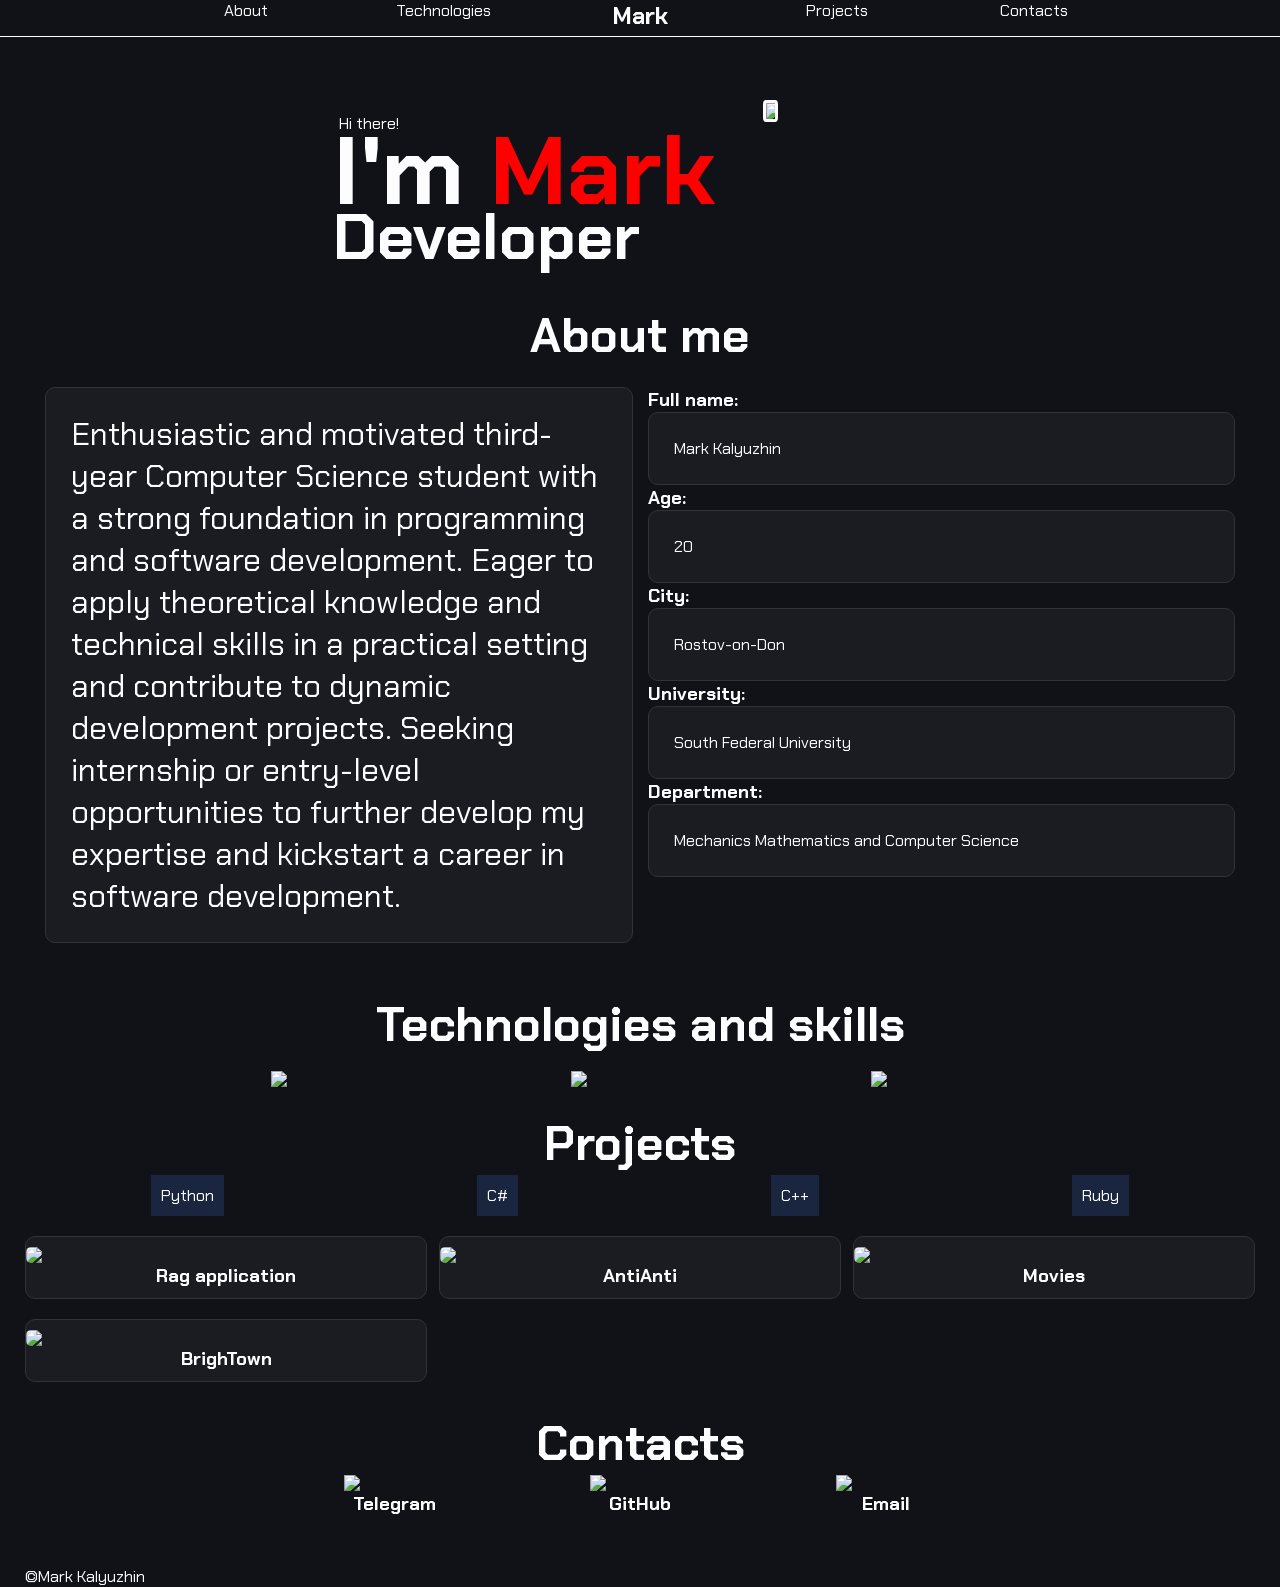
==== index.html @ 7aadb239 "Add styles and final html" ====
<!DOCTYPE html>
<html lang="en">
<head>
    <meta charset="UTF-8">
    <meta name="viewport" content="width=device-width, initial-scale=1.0">
    <link rel="stylesheet" href="assets/styles.css">
    <link rel="preconnect" href="https://fonts.googleapis.com">
<link rel="preconnect" href="https://fonts.gstatic.com" crossorigin>
<link href="https://fonts.googleapis.com/css2?family=Chakra+Petch:ital,wght@0,300;0,400;0,500;0,600;0,700;1,300;1,400;1,500;1,600;1,700&display=swap" rel="stylesheet">
    <title>Mark</title>
</head>
<body>
    <header class="header">
        <div class="container">
            <nav class="navbar">
                <ul class="navbar-list">
                    <li class="navbar-item">
                        <a href="#about">
                            About
                        </a>
                    </li>
                    <li class="navbar-item">
                        <a href="#technologies">
                            Technologies
                        </a>
                    </li>
                    <li class="navbar-item middle">
                        <a href="#">
                            Mark
                        </a>
                    </li>
                    <li class="navbar-item">
                        <a href="#projects">
                            Projects
                        </a>
                    </li>
                    <li class="navbar-item">
                        <a href="#contacts">
                            Contacts
                        </a>
                    </li>
                </ul>
            </nav>
        </div>
    </header>

    <main class="main">
        <div class="container">
            <section class="hero">
                <div class="left">
                    <h1>I'm <span>Mark</span></h1>
                    <h2>Developer</h2>
                </div>
                <div class="right">
                    <p class="hero-img">
                        <img src="#">
                    </p>
                </div>
            </section>

            <section id="about" class="about">
                <h2>About me</h2>
                <div class="about-container">
                    <p class="about-left">
                        Enthusiastic and motivated third-year Computer Science student with a strong foundation in programming and software development. Eager to apply theoretical knowledge and technical skills in a practical setting and contribute to dynamic development projects. 
                        Seeking internship or entry-level opportunities to further develop my expertise and kickstart a career in software development.
                    </p>
                    <ul>
                        <li>
                            <h3>
                                Full name:
                            </h3>
                            <p>Mark Kalyuzhin</p>
                        </li>
                        <li>
                            <h3>
                                Age:
                            </h3>
                            <p>20</p>
                        </li>
                        <li>
                            <h3>
                                City:
                            </h3>
                            <p>Rostov-on-Don</p>
                        </li>
                        <li>
                            <h3>
                                University:
                            </h3>
                            <p>South Federal University</p>
                        </li>
                        <li>
                            <h3>
                                Department:
                            </h3>
                            <p>
                                Mechanics Mathematics and Computer Science
                            </p>
                        </li>
                    </ul>
                </div>
            </section>

            <section id="technologies" class="technologies">
                <h2>Technologies and skills</h2>
                <div class="technologies-container">
                    <ul class="technologies-list">
                        <li class="technologies-item">
                            <img src="#">
                        </li>
                        <li class="technologies-item">
                            <img src="#">
                        </li>
                        <li class="technologies-item">
                            <img src="#">
                        </li>
                        <li class="technologies-item">
                            <img src="#">
                        </li>
                        <li class="technologies-item">
                            <img src="#">
                        </li>
                        <li class="technologies-item">
                            <img src="#">
                        </li>
                        <li class="technologies-item">
                            <img src="#">
                        </li>
                        <li class="technologies-item">
                            <img src="#">
                        </li>
                        <li class="technologies-item">
                            <img src="#">
                        </li>
                        <li class="technologies-item">
                            <img src="#">
                        </li>
                    </ul>
                </div>
            </section>

            <section id="projects" class="projects">
                <h2>Projects</h2>
                <ul class="buttons">
                    <li class="buttons-item">
                        <button>Python</button>
                    </li>
                    <li class="buttons-item">
                        <button>C#</button>
                    </li>
                    <li class="buttons-item">
                        <button>C++</button>
                    </li>
                    <li class="buttons-item">
                        <button>Ruby</button>
                    </li>
                </ul>
                <div class="projects-container">
                    <div class="projects-item python">
                            <a href="https://github.com/kalyuzhin/rag-application">
                                <img src="#">
                                <h3>Rag application</h3>
                            </a>
                        </div>
                        <div class="projects-item python">
                            <a href="https://github.com/kalyuzhin/AntiAnti">
                                <img src="#">
                                <h3>AntiAnti</h3>
                            </a>
                        </div>
                        <div class="projects-item python">
                            <a href="https://github.com/kalyuzhin/Movies">
                                <img src="#">
                                <h3>Movies</h3>
                            </a>
                        </div>
                        <div class="projects-item csharp">
                            <a href="https://github.com/kalyuzhin/BrighTown">
                                <img src="#">
                                <h3>BrighTown</h3>
                            </a>
                        </div>
                </div>
            </section>

            <section id="contacts" class="contacts">
                <h2>Contacts</h2>
                <ul class="contacts-list">
                    <li class="contacts-item">
                        <a href="">
                            <img src="#">
                            <h3>Telegram</h3>
                        </a>
                    </li>
                    <li class="contacts-item">
                        <a href="https://github.com/kalyuzhin">
                            <img src="#">
                            <h3>GitHub</h3>
                        </a>
                    </li>
                    <li class="contacts-item">
                        <a href="">
                            <img src="#">
                            <h3>Email</h3>
                        </a>
                    </li>
                </ul>
            </section>
        </div>
        
    </main>

    <footer class="footer">
        <div class="container">
            <p class="copyright">
                ©Mark Kalyuzhin
            </p>
            <!-- <nav class="footer-navbar">
                <ul class="footer-navbar-list">
                    <li class="footer-navbar-item">
                        About
                    </li>
                    <li class="footer-navbar-item">
                        Technologies
                    </li>
                    <li class="footer-navbar-item">
                        About
                    </li>
                </ul>
            </nav> -->
        </div>
    </footer>

    <script src="scripts/script.js"></script>
</body>
</html>
---- assets/styles.css ----
body, h1, h2, h3, h4, p, a, ul, li {
    margin: 0;
    padding: 0;
    text-decoration: none;
    list-style: none;
    color: #fdfdff;
}

html {
    background: rgb(16,18,23);
    scroll-behavior: smooth;
}

body {
    font-size: 16px;
    background: rgb(16,18,23);
    font-family: "Chakra Petch", sans-serif;
}

.container {
    margin-inline: auto;
    margin: auto;
    padding: 0 25px;
}

img {
    display: block;
}

button {
    font-family: "Chakra Petch", sans-serif;
    font-size: 16px;
    background: rgb(26,38,63);
    color: #fdfdff;
    border: none;
    padding: 10px;
}

.hidden {
    display: none;
}

a:hover {
    color: #777;
}

.middle a:hover {
    color:red;
}

/* Header */

.header {
    position:fixed;
    z-index: 1000;
    background-color: rgb(16,18,23);
    width: 100%;
    border-bottom: 1px solid #fdfdff;
    /* margin-bottom: 25px; */
    top: 0;
    left: 0;
}

.navbar {
    width: 80%;
    margin: 0 auto;
    margin-bottom: 5px;
}

.navbar-list {
    display: flex;
    justify-content: space-around;
}

.navbar-item {
    flex: 1;
    text-align: center;
}

.middle {
    font-weight: bold;
    font-size: 24px;
}

/* Main */

.main {
    margin-top: 100px;
}

/* Hero section */

.hero {
    display: flex;
    width: 50%;
    margin: 0 auto;
    margin-bottom: 25px;
}

.hero .left {
    width: 70%;
}

.hero .right {
    /* margin-right: auto; */
    text-align: center;
}

.hero h1 {
    font-size: 96px;
    line-height: 0.5em;
}

.hero h1::before {
    content: "Hi there!";
    font-size: 16px;
    display:block;
    font-weight: normal;
    padding-left: 6px;
}

.hero h1 span {
    color: red;
}

.hero h2 {
    font-size: 64px;
    text-align: left;
}

.hero-img {
}

.hero-img img {
    width: 40%;
    border-radius: 20%;
    border: 3px solid #fdfdff;
}

/* About section */

h2 {
    font-size: 48px;
    text-align: center;
}


.about {
    margin-bottom: 30px;
}

.about-container {
    display: grid;
    grid-template-columns: repeat(auto-fit, minmax(300px, 1fr));
    margin: 0 auto;
    column-gap: 15px;
    /* border: 1px solid #fdfdff; */
    border-radius: 5px;
    padding: 20px;
}

.about-container p {
    background: rgb(26,28,33);
    padding: 25px;
    border-radius: 10px;
    border: 1px solid #333;
}

.about-left {
    font-size: 32px;
}

.about-container li:nth-child(even){
    color: #999;
}

/* Technologies section */

.technologies {
    margin: 0 auto;
    margin-bottom: 25px;
    width: 60%;
}

.technologies h2{
    margin-bottom: 15px;
}

.technologies-container {
    overflow: hidden;
    white-space: nowrap;
}

.technologies-list {
    display: flex;
    flex-direction: row;
    justify-content: space-between;
    /* overflow-x: auto; */
    gap: 100px;
    animation: scroll 20s linear infinite;
}

.technologies-item {
    flex: 1;
    /* display: inline-block; */
}

.technologies-item img{
    width: 200px;
    height: auto;
}

@keyframes scroll {
    0% { transform: translateX(100%); }
    100% { transform: translateX(-340%); }
}


/* Projects section */

.projects {
    margin: 0 auto;
    width: 100%;
}

.buttons {
    display: flex;
    flex-direction: row;
    justify-content: space-around;
    margin-bottom: 20px;
}

.projects-container {
    display: grid;
    grid-template-columns: repeat(auto-fit, minmax(400px, 1fr));
    column-gap: 12px;
    row-gap: 20px;
    margin: 0 auto;
    margin-bottom: 30px;
}

.projects-item {
    display: flex;
    flex-direction: column;
    justify-content: center;
    align-items: center;
    text-align: center;
    background: rgb(26,28,33);
    padding: 10px;
    border-radius: 10px;
    border: 1px solid #333;
}

.projects-item img {
    width: 400px;
    height: auto;
    border-radius: 5px;
}

/*  Contacts section */

.contacts {
    width: 60%;
    margin: 0 auto;
    margin-bottom: 50px;
}

.contacts-list {
    display: flex;
    flex-direction: row;
    justify-content: space-around;
}

.contacts-item {
    display: flex;
    flex-direction: column;
    text-align: center;
    justify-content: center;
    align-items: center;
}

.contacts-item img {
    width: 100px;
    height: auto;
}

/* Footer */
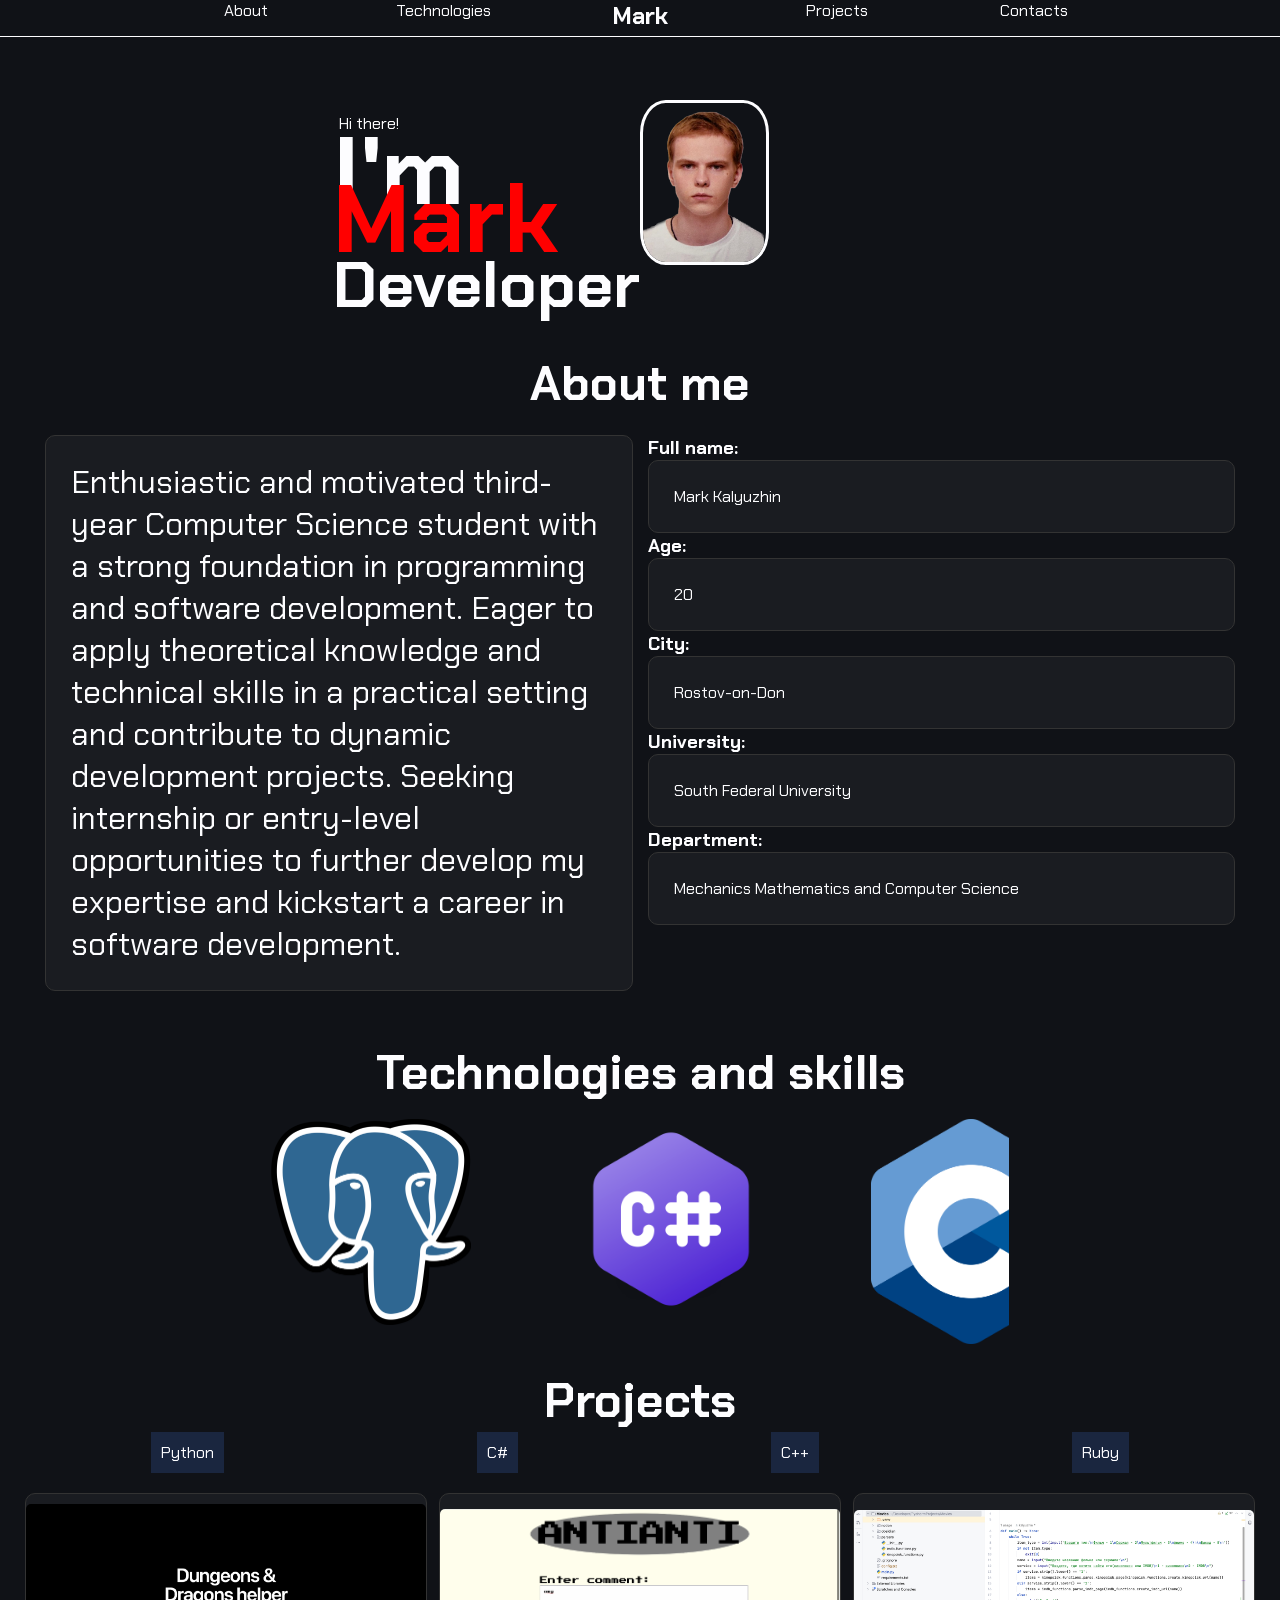
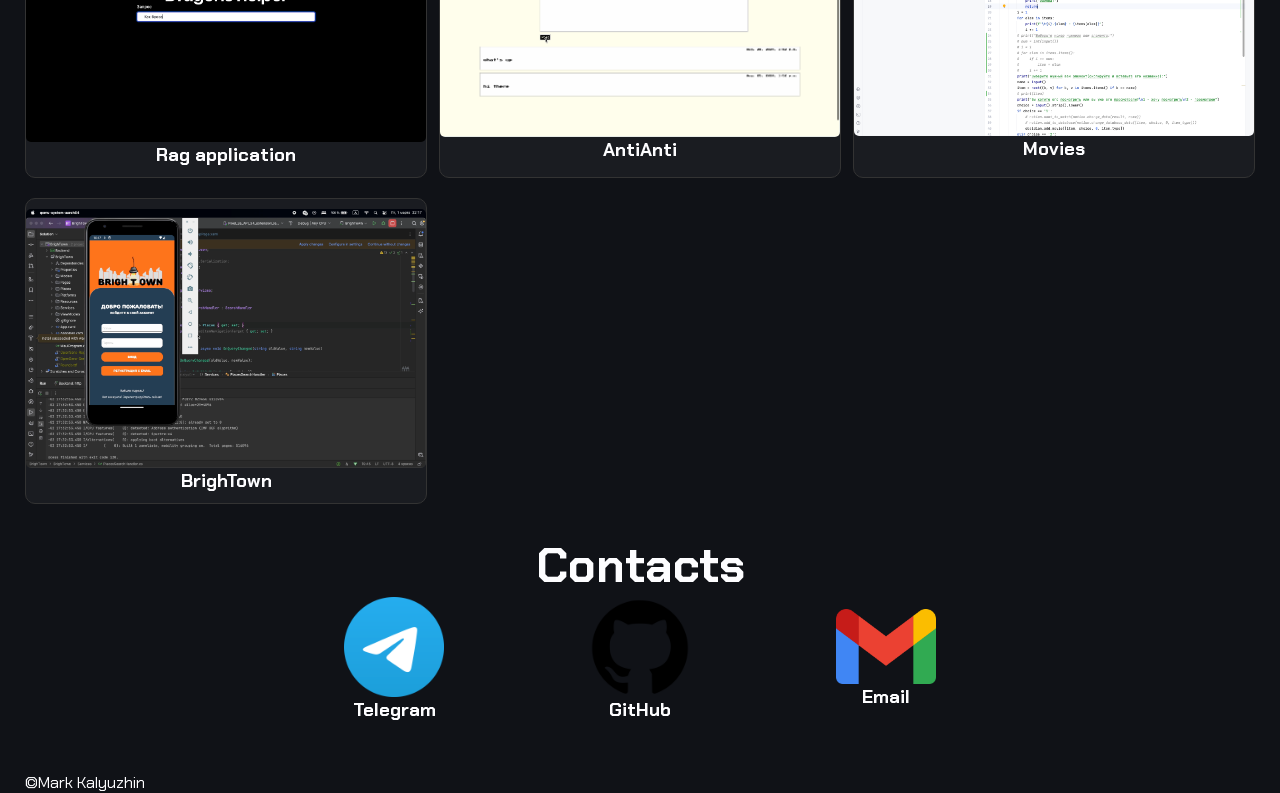
==== commit 0f26309b: "Add images" ====
--- a/index.html
+++ b/index.html
@@ -53,7 +53,7 @@
                 </div>
                 <div class="right">
                     <p class="hero-img">
-                        <img src="#">
+                        <img src="assets/images/me.png">
                     </p>
                 </div>
             </section>
@@ -107,34 +107,34 @@
                 <div class="technologies-container">
                     <ul class="technologies-list">
                         <li class="technologies-item">
-                            <img src="#">
-                        </li>
-                        <li class="technologies-item">
-                            <img src="#">
-                        </li>
-                        <li class="technologies-item">
-                            <img src="#">
-                        </li>
-                        <li class="technologies-item">
-                            <img src="#">
-                        </li>
-                        <li class="technologies-item">
-                            <img src="#">
-                        </li>
-                        <li class="technologies-item">
-                            <img src="#">
-                        </li>
-                        <li class="technologies-item">
-                            <img src="#">
-                        </li>
-                        <li class="technologies-item">
-                            <img src="#">
-                        </li>
-                        <li class="technologies-item">
-                            <img src="#">
-                        </li>
-                        <li class="technologies-item">
-                            <img src="#">
+                            <img src="assets/images/pgsql.svg.png">
+                        </li>
+                        <li class="technologies-item">
+                            <img src="assets/images/csharp.svg.png">
+                        </li>
+                        <li class="technologies-item">
+                            <img src="assets/images/cpp.svg.png">
+                        </li>
+                        <li class="technologies-item">
+                            <img src="assets/images/python.svg.png">
+                        </li>
+                        <li class="technologies-item">
+                            <img src="assets/images/ruby.svg.png">
+                        </li>
+                        <li class="technologies-item">
+                            <img src="assets/images/html.svg.png">
+                        </li>
+                        <li class="technologies-item">
+                            <img src="assets/images/css.svg">
+                        </li>
+                        <li class="technologies-item">
+                            <img src="assets/images/bash.svg.png">
+                        </li>
+                        <li class="technologies-item">
+                            <img src="assets/images/docker.svg.png">
+                        </li>
+                        <li class="technologies-item">
+                            <img src="assets/images/tc.png">
                         </li>
                     </ul>
                 </div>
@@ -159,25 +159,25 @@
                 <div class="projects-container">
                     <div class="projects-item python">
                             <a href="https://github.com/kalyuzhin/rag-application">
-                                <img src="#">
+                                <img src="assets/images/rag.png">
                                 <h3>Rag application</h3>
                             </a>
                         </div>
                         <div class="projects-item python">
                             <a href="https://github.com/kalyuzhin/AntiAnti">
-                                <img src="#">
+                                <img src="assets/images/antianti.png">
                                 <h3>AntiAnti</h3>
                             </a>
                         </div>
                         <div class="projects-item python">
                             <a href="https://github.com/kalyuzhin/Movies">
-                                <img src="#">
+                                <img src="assets/images/movies.png">
                                 <h3>Movies</h3>
                             </a>
                         </div>
                         <div class="projects-item csharp">
                             <a href="https://github.com/kalyuzhin/BrighTown">
-                                <img src="#">
+                                <img src="assets/images/brightown.png">
                                 <h3>BrighTown</h3>
                             </a>
                         </div>
@@ -189,19 +189,19 @@
                 <ul class="contacts-list">
                     <li class="contacts-item">
                         <a href="">
-                            <img src="#">
+                            <img src="assets/images/telegram.svg.png">
                             <h3>Telegram</h3>
                         </a>
                     </li>
                     <li class="contacts-item">
                         <a href="https://github.com/kalyuzhin">
-                            <img src="#">
+                            <img src="assets/images/github.svg.png">
                             <h3>GitHub</h3>
                         </a>
                     </li>
                     <li class="contacts-item">
                         <a href="">
-                            <img src="#">
+                            <img src="assets/images/gmail.svg.png">
                             <h3>Email</h3>
                         </a>
                     </li>
@@ -232,6 +232,6 @@
         </div>
     </footer>
 
-    <script src="scripts/script.js"></script>
+    <script src="src/script.js"></script>
 </body>
 </html>
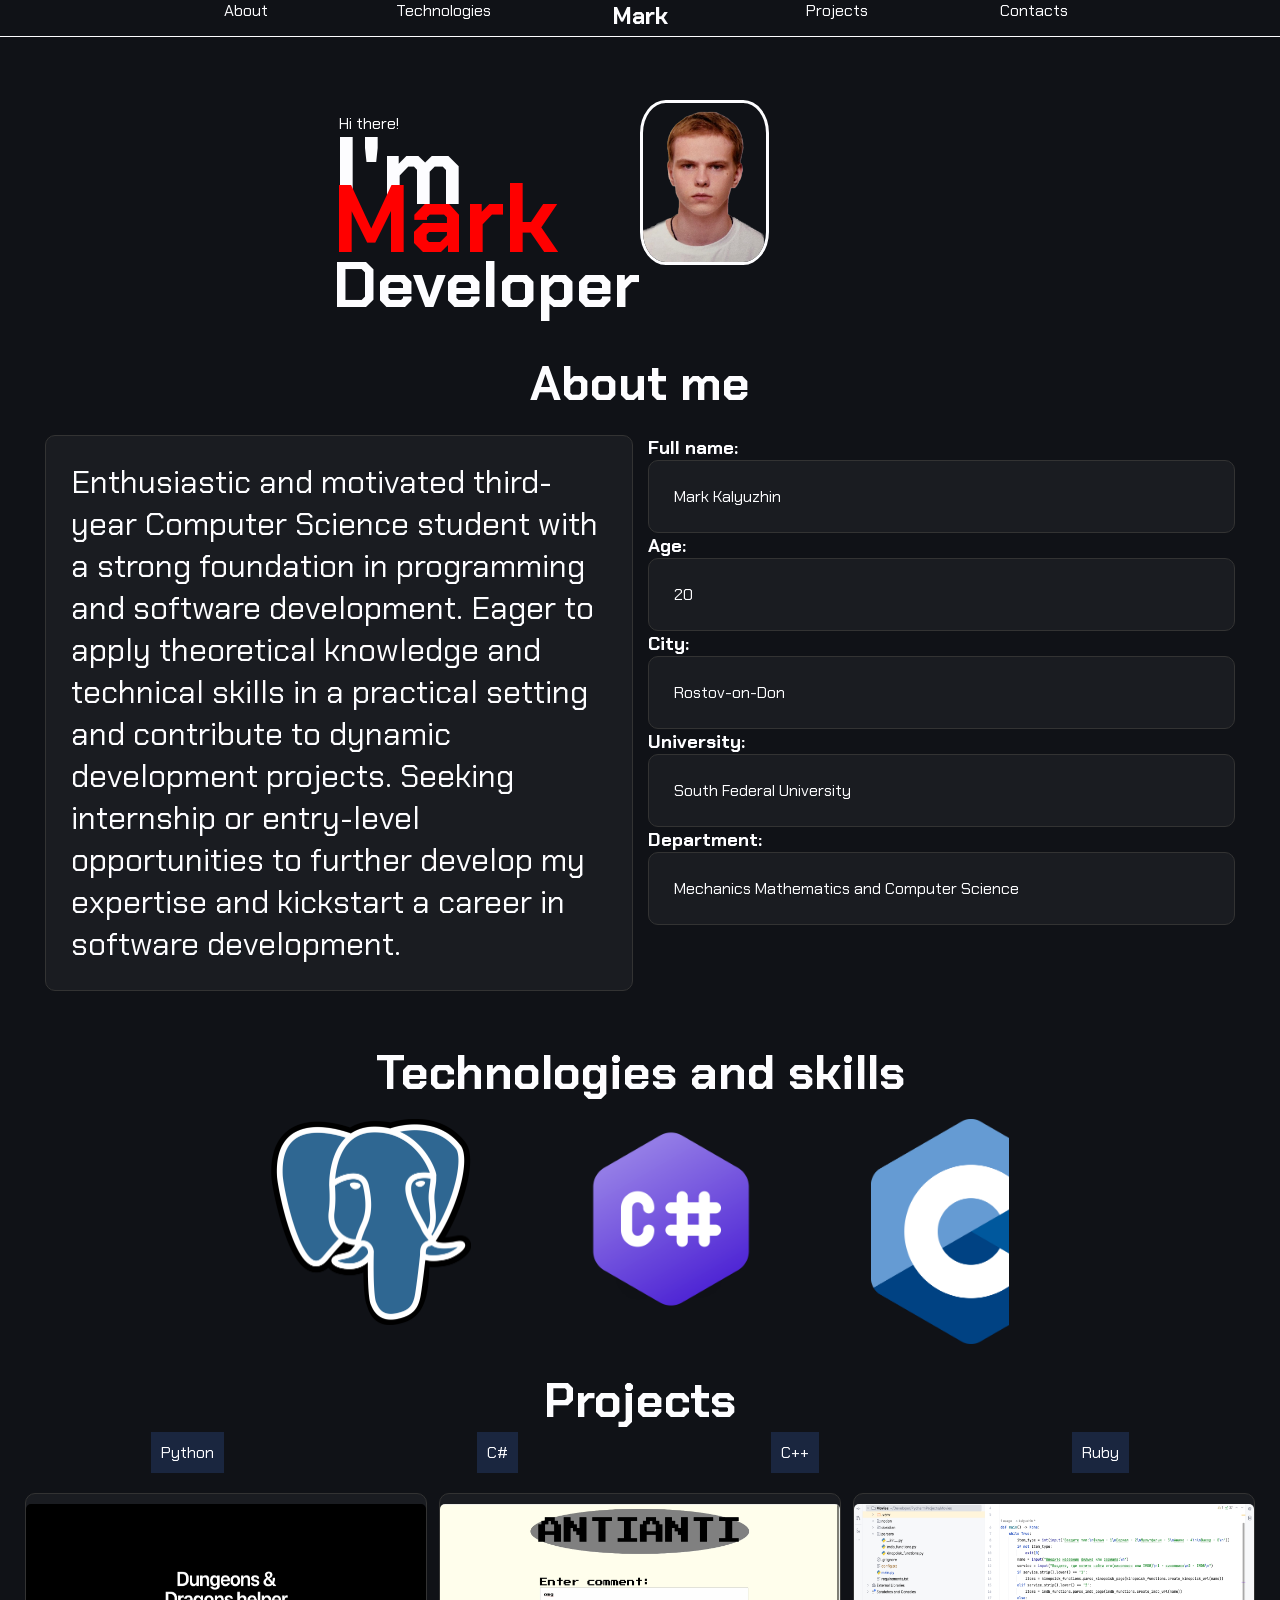
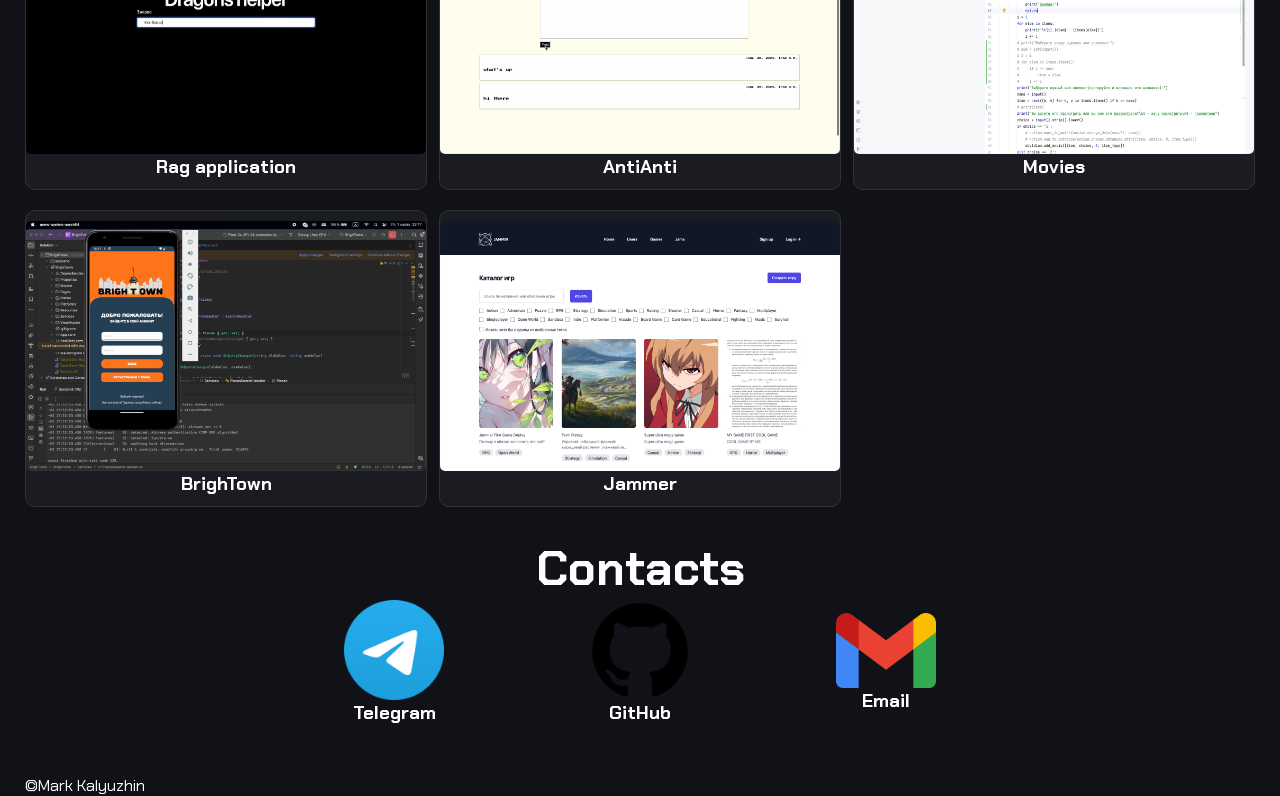
==== commit 7d16d9e9: "Add script" ====
--- a/index.html
+++ b/index.html
@@ -144,16 +144,16 @@
                 <h2>Projects</h2>
                 <ul class="buttons">
                     <li class="buttons-item">
-                        <button>Python</button>
-                    </li>
-                    <li class="buttons-item">
-                        <button>C#</button>
-                    </li>
-                    <li class="buttons-item">
-                        <button>C++</button>
-                    </li>
-                    <li class="buttons-item">
-                        <button>Ruby</button>
+                        <button data-filter="python">Python</button>
+                    </li>
+                    <li class="buttons-item">
+                        <button data-filter="csharp">C#</button>
+                    </li>
+                    <li class="buttons-item">
+                        <button data-filter="cpp">C++</button>
+                    </li>
+                    <li class="buttons-item">
+                        <button data-filter="ruby">Ruby</button>
                     </li>
                 </ul>
                 <div class="projects-container">
@@ -179,6 +179,12 @@
                             <a href="https://github.com/kalyuzhin/BrighTown">
                                 <img src="assets/images/brightown.png">
                                 <h3>BrighTown</h3>
+                            </a>
+                        </div>
+                        <div class="projects-item ruby">
+                            <a href="https://jammer.website">
+                                <img src="assets/images/Jammer.png">
+                                <h3>Jammer</h3>
                             </a>
                         </div>
                 </div>
--- a/assets/styles.css
+++ b/assets/styles.css
@@ -36,12 +36,12 @@
     padding: 10px;
 }
 
-.hidden {
-    display: none;
-}
-
 a:hover {
     color: #777;
+}
+
+button:hover {
+    background: #000;
 }
 
 .middle a:hover {
@@ -253,7 +253,7 @@
 
 .projects-item img {
     width: 400px;
-    height: auto;
+    height: 250px;
     border-radius: 5px;
 }
 
@@ -286,3 +286,7 @@
 
 /* Footer */
 
+
+.hidden {
+    display: none;
+}
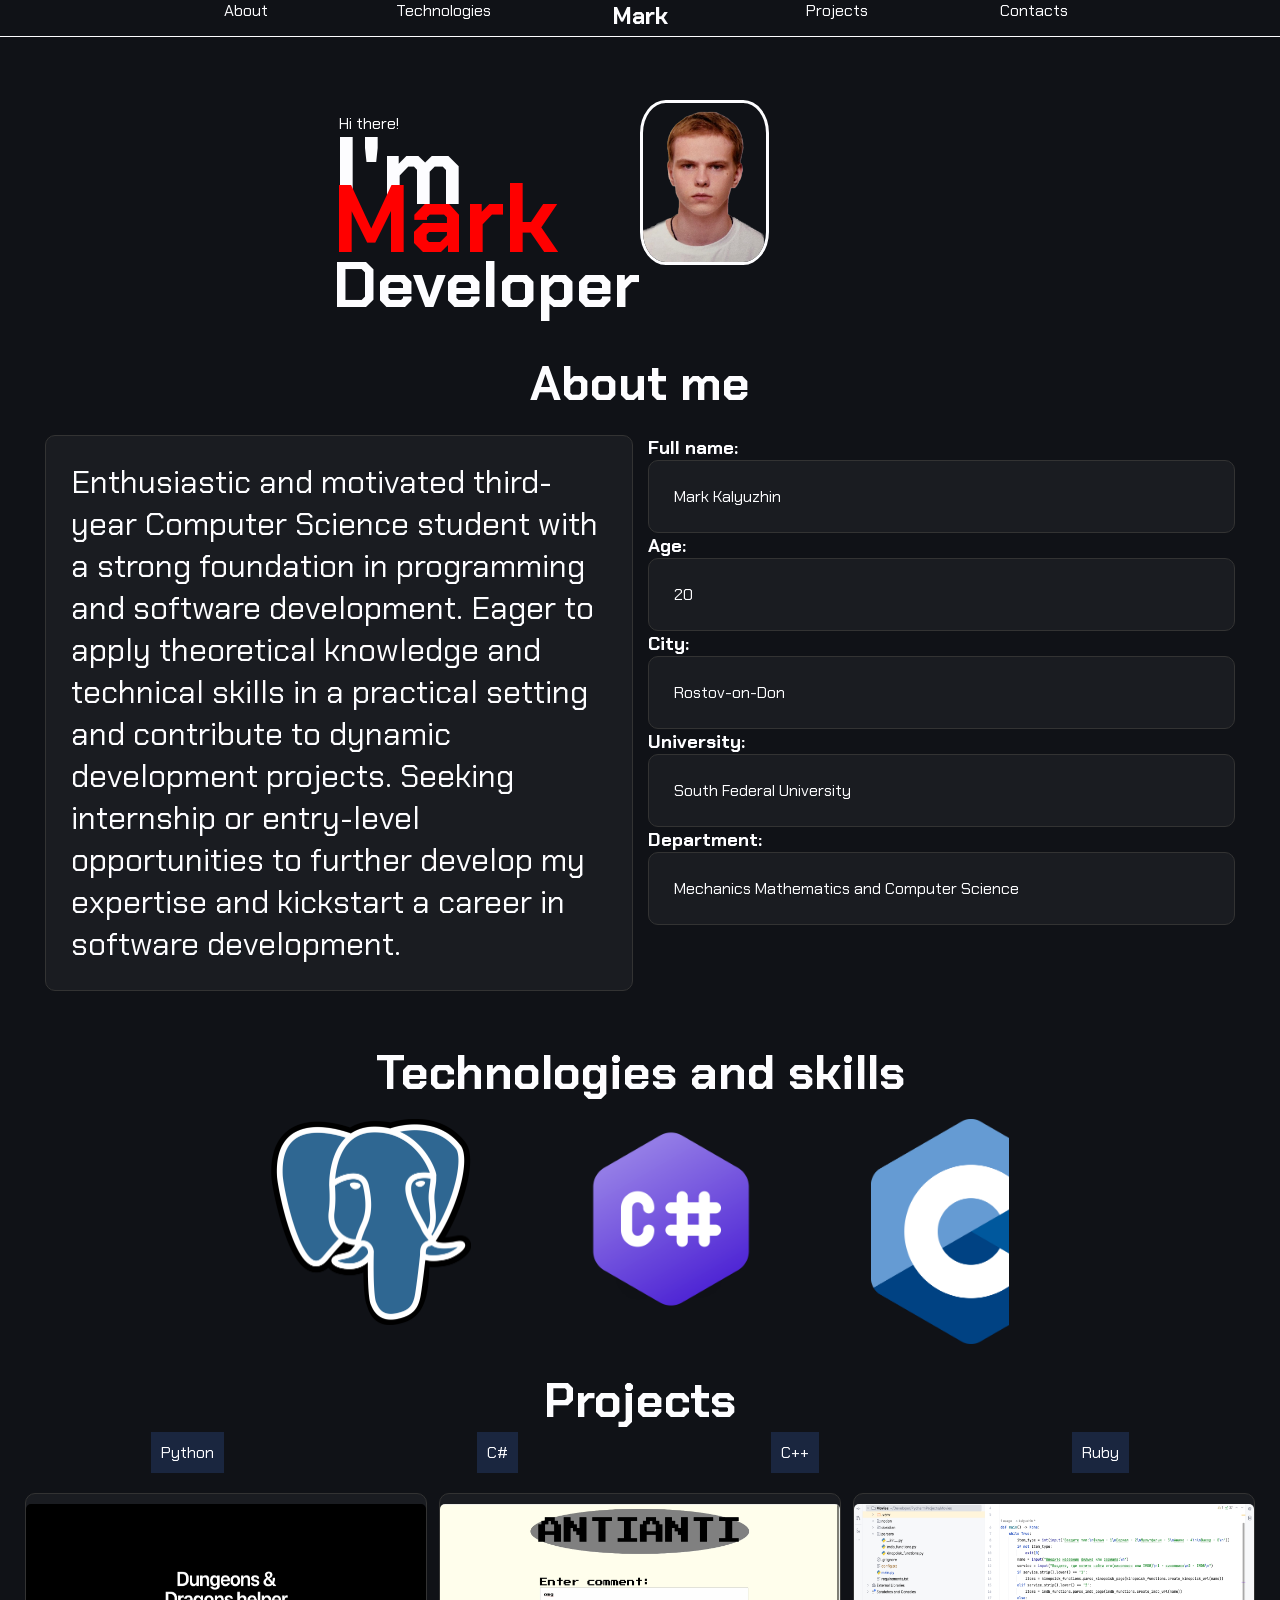
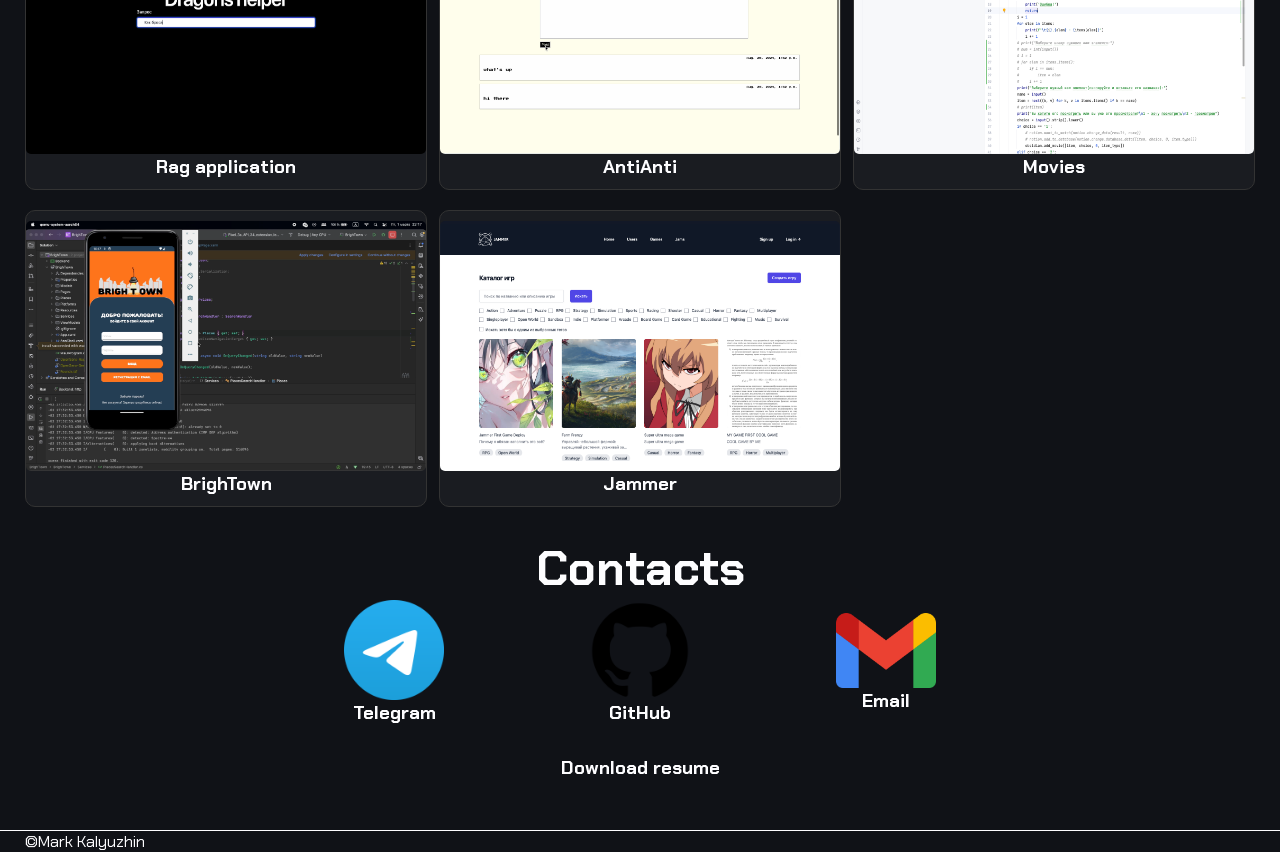
==== commit e6ee54d5: "Add resume" ====
--- a/index.html
+++ b/index.html
@@ -194,7 +194,7 @@
                 <h2>Contacts</h2>
                 <ul class="contacts-list">
                     <li class="contacts-item">
-                        <a href="">
+                        <a href="https://t.me/etozhemark">
                             <img src="assets/images/telegram.svg.png">
                             <h3>Telegram</h3>
                         </a>
@@ -212,6 +212,11 @@
                         </a>
                     </li>
                 </ul>
+                <h3>
+                    <a href="assets/Resume.pdf" download="Resume.pdf">
+                        Download resume
+                    </a>
+                </h3>
             </section>
         </div>
         
@@ -222,19 +227,6 @@
             <p class="copyright">
                 ©Mark Kalyuzhin
             </p>
-            <!-- <nav class="footer-navbar">
-                <ul class="footer-navbar-list">
-                    <li class="footer-navbar-item">
-                        About
-                    </li>
-                    <li class="footer-navbar-item">
-                        Technologies
-                    </li>
-                    <li class="footer-navbar-item">
-                        About
-                    </li>
-                </ul>
-            </nav> -->
         </div>
     </footer>
 
--- a/assets/styles.css
+++ b/assets/styles.css
@@ -269,6 +269,7 @@
     display: flex;
     flex-direction: row;
     justify-content: space-around;
+    margin-bottom: 30px;
 }
 
 .contacts-item {
@@ -284,8 +285,15 @@
     height: auto;
 }
 
+.contacts h3 {
+    text-align: center;
+}
+
 /* Footer */
 
+.footer {
+    border-top: #fdfdff solid 1px;
+}
 
 .hidden {
     display: none;
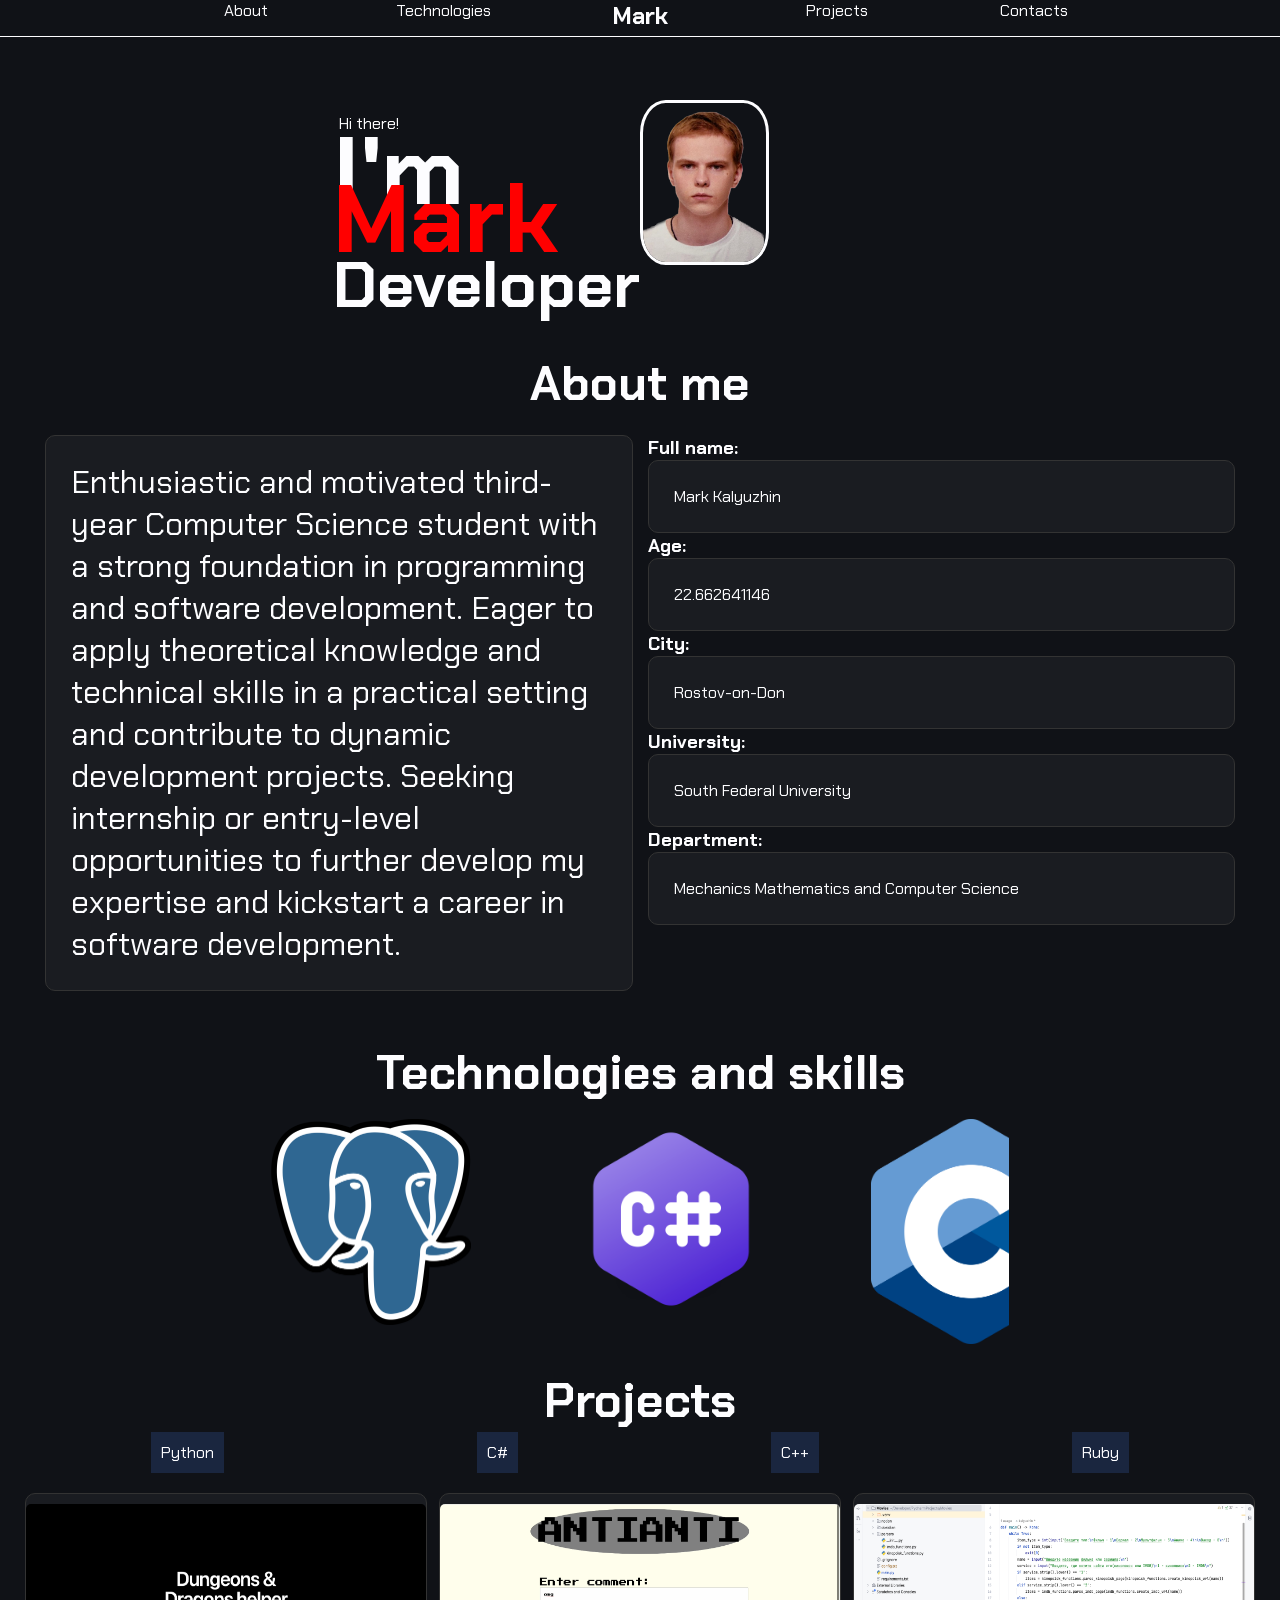
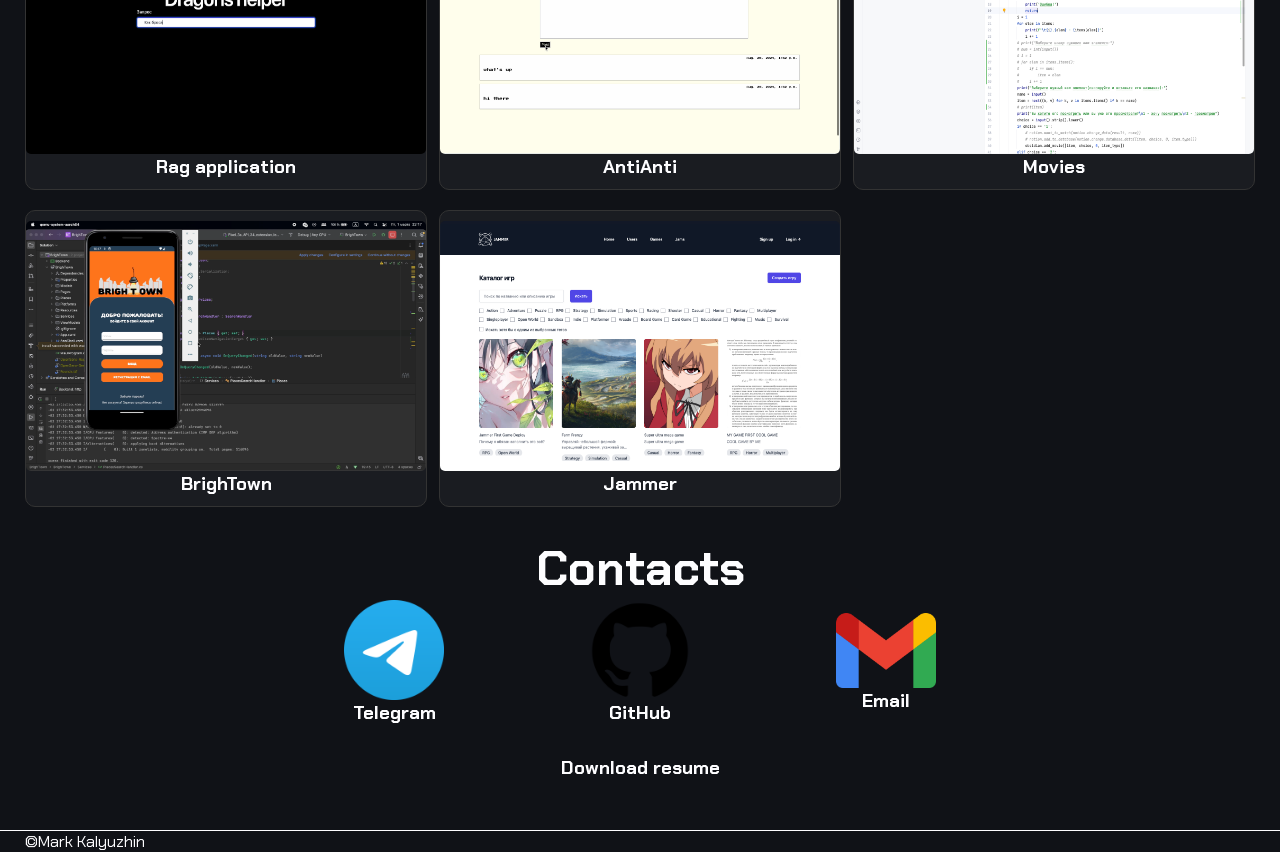
==== commit 189f138b: "Add updateAge function" ====
--- a/index.html
+++ b/index.html
@@ -76,7 +76,7 @@
                             <h3>
                                 Age:
                             </h3>
-                            <p>20</p>
+                            <p id="age">20</p>
                         </li>
                         <li>
                             <h3>
--- a/assets/styles.css
+++ b/assets/styles.css
@@ -15,6 +15,12 @@
     font-size: 16px;
     background: rgb(16,18,23);
     font-family: "Chakra Petch", sans-serif;
+}
+
+@media (max-width: 784px){
+    body {
+        font-size: 14px;
+    }
 }
 
 .container {
@@ -82,16 +88,29 @@
     font-size: 24px;
 }
 
+@media (max-width: 784px) {
+    .header {
+        display: none;
+    }
+}
+
 /* Main */
 
 .main {
     margin-top: 100px;
 }
 
+@media (max-width: 784px) {
+    .main {
+        margin-top: 20px;
+    }
+}
+
 /* Hero section */
 
 .hero {
     display: flex;
+    flex-direction: row;
     width: 50%;
     margin: 0 auto;
     margin-bottom: 25px;
@@ -137,6 +156,25 @@
     border: 3px solid #fdfdff;
 }
 
+@media (max-width: 784px) {
+
+    .hero {
+        flex-direction: column;
+    }
+
+    .hero h1 {
+        font-size: 64px;
+    }
+
+    .hero h2 {
+        font-size: 52px;
+    }
+
+    .hero-img img {
+        width: 100%;
+    }
+}
+
 /* About section */
 
 h2 {
@@ -151,7 +189,7 @@
 
 .about-container {
     display: grid;
-    grid-template-columns: repeat(auto-fit, minmax(300px, 1fr));
+    grid-template-columns: repeat(auto-fit, minmax(250px, 1fr));
     margin: 0 auto;
     column-gap: 15px;
     /* border: 1px solid #fdfdff; */
@@ -174,6 +212,16 @@
     color: #999;
 }
 
+@media (max-width: 784px){
+    .about-left {
+        font-size: 18px;
+    }
+
+    h2 {
+        font-size: 36px;
+    }
+}
+
 /* Technologies section */
 
 .technologies {
@@ -215,6 +263,18 @@
     100% { transform: translateX(-340%); }
 }
 
+@media (max-width: 784px) {
+    .technologies-item img {
+        width: 80px;
+        height: auto;
+    }
+
+    @keyframes scroll {
+        0% { transform: translateX(100%); }
+        100% { transform: translateX(-800%); }
+    }
+}
+
 
 /* Projects section */
 
@@ -257,6 +317,18 @@
     border-radius: 5px;
 }
 
+@media (max-width: 784px) {
+
+    .projects-container {
+        grid-template-columns: repeat(auto-fit, minmax(250px, 1fr));
+    }
+
+    .projects-item img {
+        width: 250px;
+        height: 150px;
+    }
+}
+
 /*  Contacts section */
 
 .contacts {
@@ -289,6 +361,13 @@
     text-align: center;
 }
 
+@media (max-width: 784px) {
+    .contacts-item img {
+        width: 50px;
+        height: 50px;
+    }
+}
+
 /* Footer */
 
 .footer {
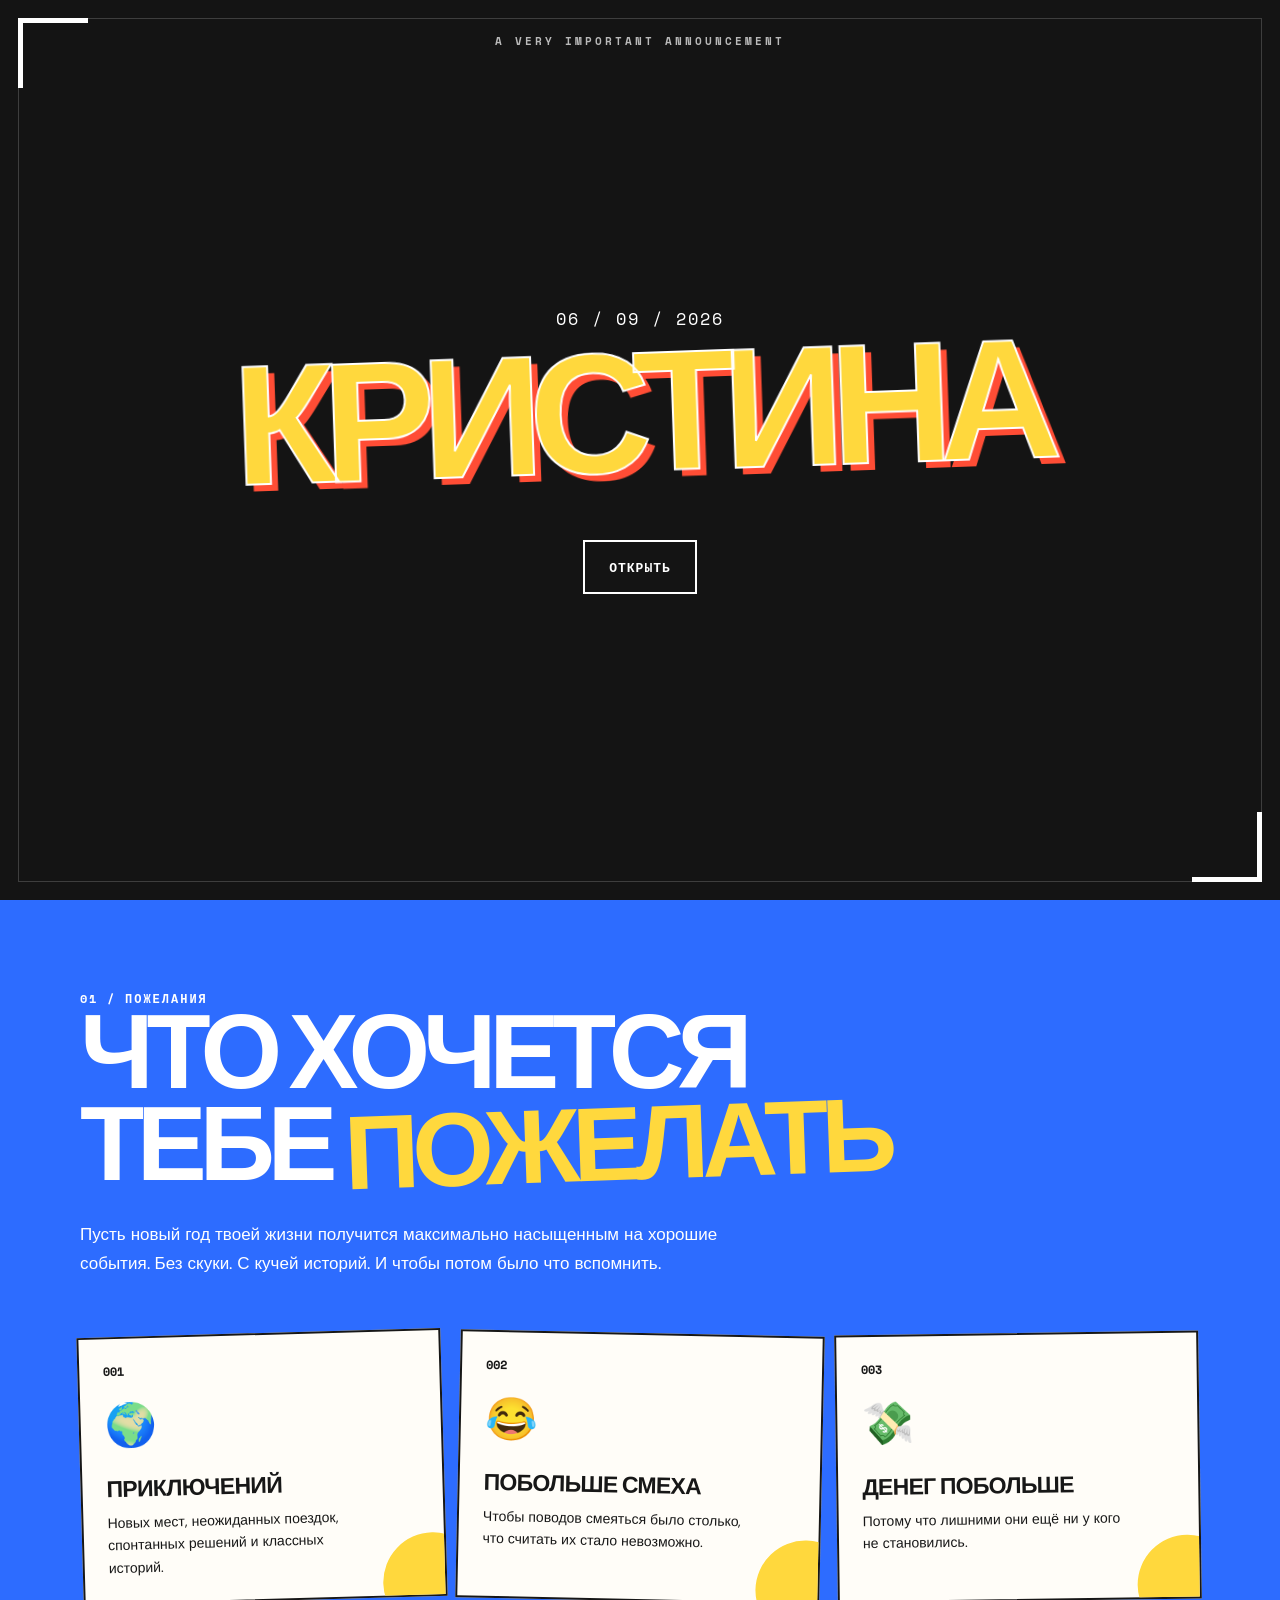
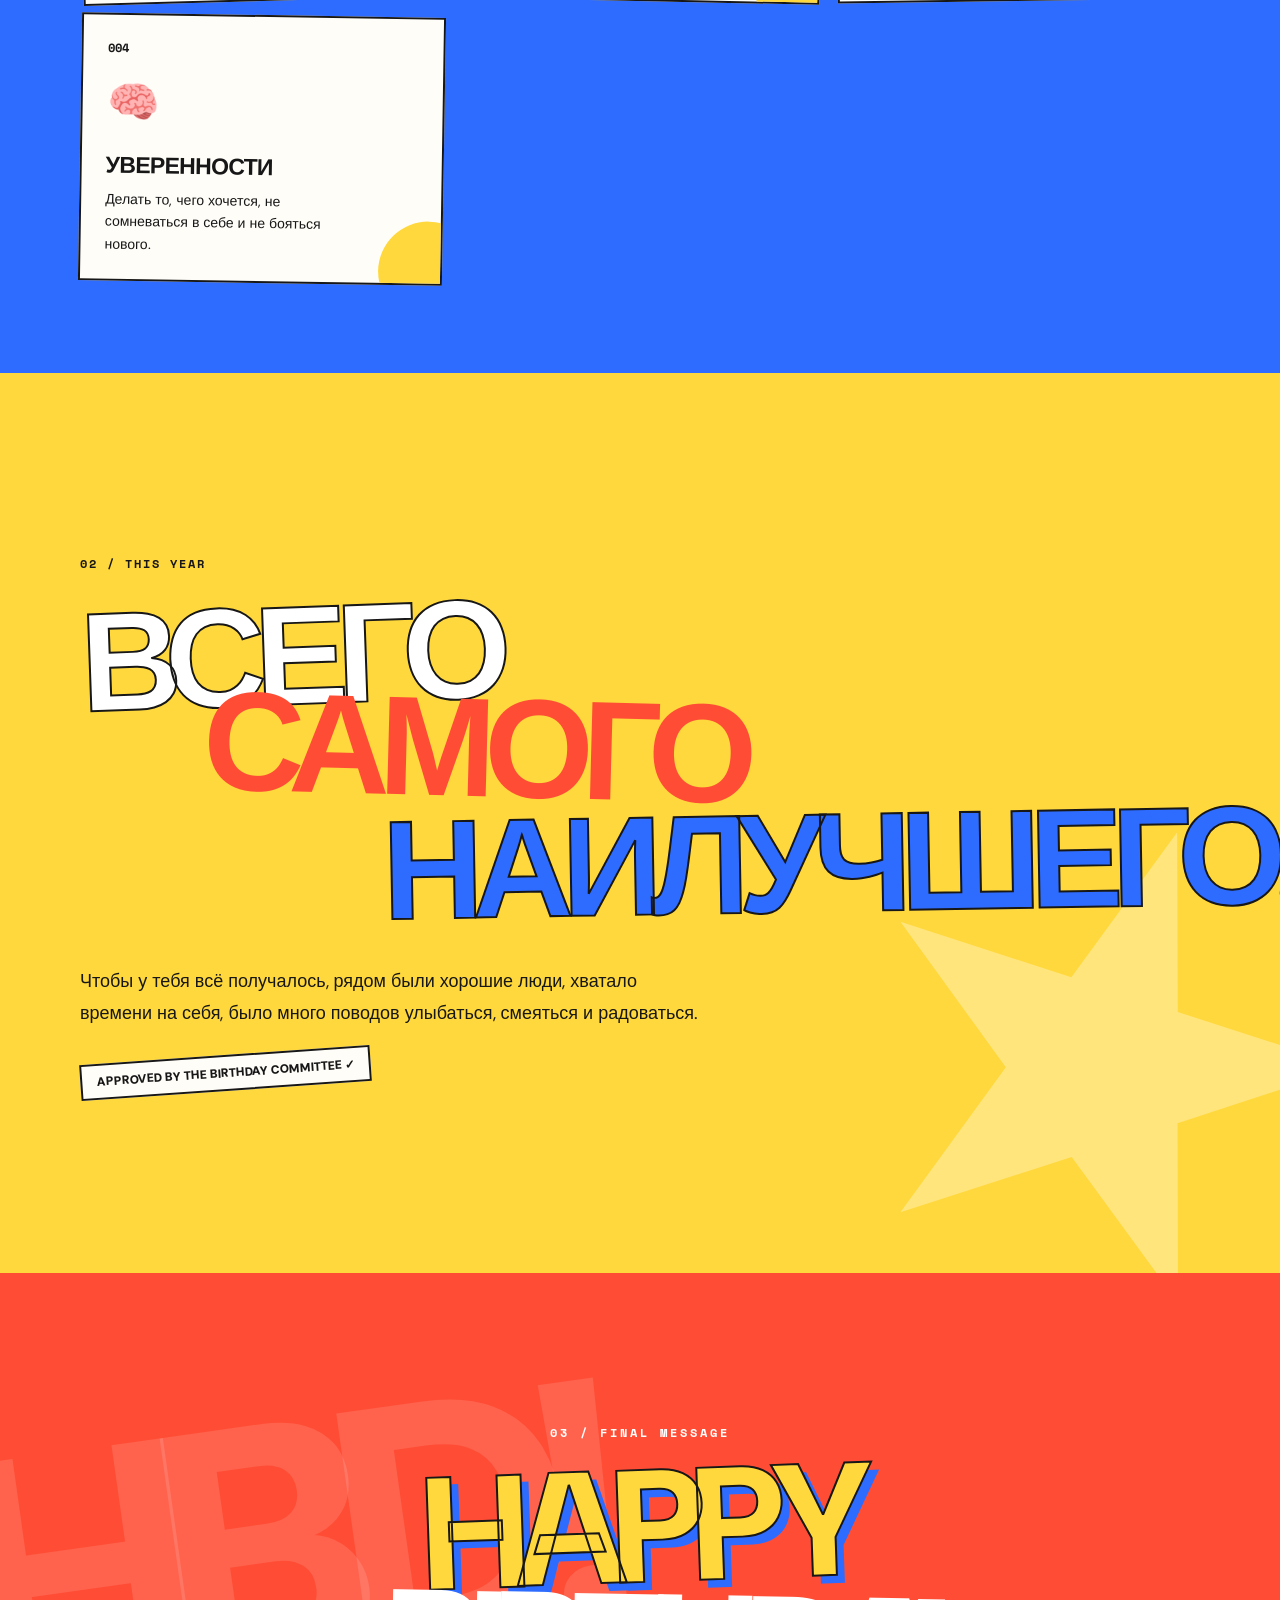
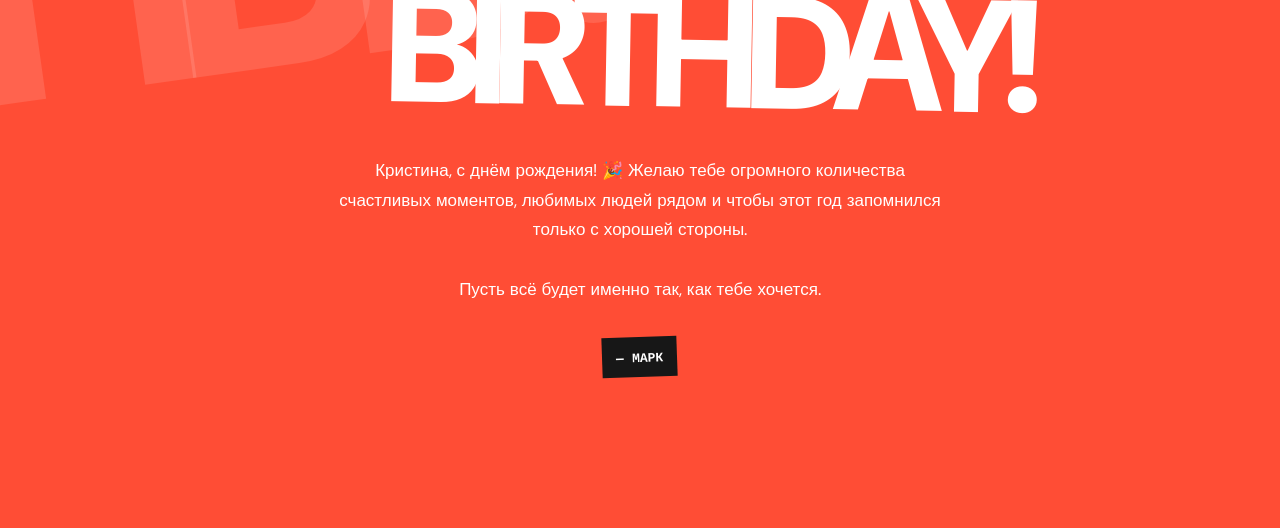
==== commit d0a17796: "hb" ====
--- a/index.html
+++ b/index.html
@@ -1,235 +1,1231 @@
 <!DOCTYPE html>
-<html lang="en">
+<html lang="ru">
 <head>
-    <meta charset="UTF-8">
-    <meta name="viewport" content="width=device-width, initial-scale=1.0">
-    <link rel="stylesheet" href="assets/styles.css">
-    <link rel="preconnect" href="https://fonts.googleapis.com">
-<link rel="preconnect" href="https://fonts.gstatic.com" crossorigin>
-<link href="https://fonts.googleapis.com/css2?family=Chakra+Petch:ital,wght@0,300;0,400;0,500;0,600;0,700;1,300;1,400;1,500;1,600;1,700&display=swap" rel="stylesheet">
-    <title>Mark</title>
+<meta charset="UTF-8">
+<meta name="viewport" content="width=device-width, initial-scale=1.0, viewport-fit=cover">
+<title>Кристина — с днём рождения!</title>
+
+<style>
+@import url('https://fonts.googleapis.com/css2?family=DM+Sans:wght@400;500;700;900&family=Space+Mono:wght@400;700&display=swap');
+
+:root{
+    --paper:#f7efdf;
+    --ink:#171717;
+    --red:#ff4d35;
+    --blue:#2d6cff;
+    --yellow:#ffd83d;
+    --green:#55c878;
+    --white:#fffdf8;
+}
+
+*{box-sizing:border-box;margin:0;padding:0}
+
+html{scroll-behavior:smooth}
+
+body{
+    background:var(--paper);
+    color:var(--ink);
+    font-family:"DM Sans",sans-serif;
+    overflow-x:hidden;
+}
+
+/* subtle paper grain */
+body::before{
+    content:"";
+    position:fixed;
+    inset:0;
+    pointer-events:none;
+    z-index:100;
+    opacity:.06;
+    background-image:url("data:image/svg+xml,%3Csvg viewBox='0 0 180 180' xmlns='http://www.w3.org/2000/svg'%3E%3Cfilter id='n'%3E%3CfeTurbulence type='fractalNoise' baseFrequency='.8' numOctaves='4' stitchTiles='stitch'/%3E%3C/filter%3E%3Crect width='100%25' height='100%25' filter='url(%23n)' opacity='.5'/%3E%3C/svg%3E");
+}
+
+#fireworks{
+    position:fixed;
+    inset:0;
+    width:100%;
+    height:100%;
+    z-index:40;
+    pointer-events:none;
+}
+
+main{position:relative;z-index:2}
+
+section{
+    min-height:100vh;
+    padding:90px 22px;
+    display:flex;
+    align-items:center;
+    justify-content:center;
+    position:relative;
+}
+
+.wrap{width:min(1120px,100%);margin:auto}
+
+/* ---------------- INTRO ---------------- */
+
+#intro{
+    position:fixed;
+    inset:0;
+    z-index:9999;
+    background:#141414;
+    color:#fff;
+    display:grid;
+    place-items:center;
+    overflow:hidden;
+    transition:opacity .8s ease,visibility .8s ease;
+}
+
+#intro.hidden{
+    opacity:0;
+    visibility:hidden;
+    pointer-events:none;
+}
+
+.intro-corners{
+    position:absolute;
+    inset:18px;
+    border:1px solid rgba(255,255,255,.18);
+    pointer-events:none;
+}
+
+.intro-corners::before,
+.intro-corners::after{
+    content:"";
+    position:absolute;
+    width:65px;
+    height:65px;
+    border-color:#fff;
+    border-style:solid;
+}
+
+.intro-corners::before{
+    top:-1px;left:-1px;
+    border-width:5px 0 0 5px;
+}
+
+.intro-corners::after{
+    right:-1px;bottom:-1px;
+    border-width:0 5px 5px 0;
+}
+
+.intro-kicker{
+    position:absolute;
+    top:33px;
+    left:50%;
+    transform:translateX(-50%);
+    font:700 11px "Space Mono",monospace;
+    letter-spacing:3px;
+    opacity:.7;
+}
+
+.intro-center{
+    text-align:center;
+    position:relative;
+    width:min(900px,92vw);
+}
+
+.intro-line{
+    font:400 clamp(13px,2vw,17px) "Space Mono",monospace;
+    letter-spacing:2px;
+    opacity:0;
+    animation:fadeUp .7s .8s forwards;
+}
+
+.intro-name{
+    margin:14px 0 25px;
+    font-size:clamp(64px,16vw,170px);
+    line-height:.8;
+    font-weight:900;
+    letter-spacing:-.085em;
+    text-transform:uppercase;
+    opacity:0;
+    transform:translateY(35px) rotate(-2deg);
+    animation:introTitle .95s 1.4s cubic-bezier(.16,1,.3,1) forwards;
+}
+
+.intro-name span{
+    display:inline-block;
+    color:var(--yellow);
+    -webkit-text-stroke:2px #fff;
+    text-shadow:7px 7px 0 var(--red);
+}
+
+.intro-small{
+    font-size:clamp(15px,3vw,21px);
+    opacity:0;
+    transform:translateY(12px);
+    animation:fadeUp .7s 2.35s forwards;
+}
+
+#enterButton{
+    margin-top:34px;
+    padding:15px 24px;
+    border:2px solid #fff;
+    background:transparent;
+    color:#fff;
+    font:700 13px "Space Mono",monospace;
+    letter-spacing:1px;
+    cursor:pointer;
+    opacity:0;
+    transform:translateY(10px);
+    animation:fadeUp .7s 3s forwards;
+    transition:.2s ease;
+}
+
+#enterButton:hover{
+    color:#141414;
+    background:#fff;
+    transform:translateY(-3px);
+}
+
+.intro-burst{
+    position:absolute;
+    width:8px;height:8px;
+    border-radius:50%;
+    background:#fff;
+    box-shadow:0 0 0 0 rgba(255,255,255,.8);
+    left:50%;top:48%;
+    transform:translate(-50%,-50%);
+    opacity:0;
+    animation:burst 2s .2s ease forwards;
+}
+
+@keyframes burst{
+    0%{opacity:0;transform:translate(-50%,-50%) scale(1)}
+    15%{opacity:1}
+    100%{opacity:0;transform:translate(-50%,-50%) scale(95);box-shadow:0 0 80px 35px rgba(255,255,255,.06)}
+}
+
+@keyframes introTitle{
+    0%{opacity:0;transform:translateY(35px) rotate(-2deg) scale(.94)}
+    100%{opacity:1;transform:translateY(0) rotate(-2deg) scale(1)}
+}
+
+@keyframes fadeUp{
+    to{opacity:1;transform:none}
+}
+
+/* ---------------- HERO ---------------- */
+
+.hero{
+    min-height:100svh;
+    overflow:hidden;
+    background:
+        radial-gradient(circle at 50% 15%,rgba(255,216,61,.32),transparent 23%),
+        var(--paper);
+}
+
+.hero::before,
+.hero::after{
+    content:"";
+    position:absolute;
+    width:180px;
+    height:180px;
+    border-radius:50%;
+    border:2px solid var(--ink);
+    opacity:.12;
+}
+
+.hero::before{left:-95px;top:22%}
+.hero::after{right:-95px;bottom:16%}
+
+.hero-top{
+    display:flex;
+    justify-content:space-between;
+    align-items:center;
+    font:700 12px "Space Mono",monospace;
+    text-transform:uppercase;
+    letter-spacing:1px;
+    margin-bottom:50px;
+}
+
+.hero-top .stamp{
+    padding:9px 13px;
+    border:2px solid var(--ink);
+    transform:rotate(-3deg);
+    box-shadow:4px 4px 0 var(--ink);
+}
+
+.hero-title{
+    max-width:1050px;
+    font-size:clamp(65px,15vw,175px);
+    line-height:.77;
+    letter-spacing:-.09em;
+    font-weight:900;
+    text-transform:uppercase;
+}
+
+.hero-title .hello{
+    display:block;
+    transform:rotate(-2deg);
+}
+
+.hero-title .christina{
+    display:block;
+    margin-left:7%;
+    color:var(--red);
+    -webkit-text-stroke:2px var(--ink);
+    text-shadow:9px 9px 0 var(--blue);
+    transform:rotate(1deg);
+}
+
+.hero-title .birthday{
+    display:block;
+    margin-left:26%;
+    color:var(--yellow);
+    -webkit-text-stroke:2px var(--ink);
+    text-shadow:8px 8px 0 var(--green);
+    transform:rotate(-1deg);
+}
+
+.hero-sub{
+    margin-top:48px;
+    display:flex;
+    gap:24px;
+    align-items:flex-end;
+    justify-content:space-between;
+}
+
+.hero-note{
+    width:min(530px,100%);
+    font-size:18px;
+    line-height:1.65;
+}
+
+.hero-note b{font-weight:900}
+
+.party{
+    flex:0 0 auto;
+    display:inline-block;
+    padding:17px 22px;
+    border:2px solid var(--ink);
+    background:var(--red);
+    color:#fff;
+    box-shadow:7px 7px 0 var(--ink);
+    font-weight:900;
+    text-decoration:none;
+    cursor:pointer;
+    transition:.18s ease;
+}
+
+.party:hover{
+    transform:translate(4px,4px);
+    box-shadow:3px 3px 0 var(--ink);
+}
+
+.scroll{
+    position:absolute;
+    right:24px;
+    bottom:28px;
+    font:700 11px "Space Mono",monospace;
+    writing-mode:vertical-rl;
+    transform:rotate(180deg);
+    animation:nudge 1.7s infinite;
+}
+
+@keyframes nudge{
+    0%,100%{transform:translateY(0) rotate(180deg)}
+    50%{transform:translateY(9px) rotate(180deg)}
+}
+
+/* ---------------- WISHES ---------------- */
+
+.wishes{
+    background:var(--blue);
+    color:#fff;
+    overflow:hidden;
+}
+
+.wishes .wrap{position:relative}
+
+.wishes-title{
+    font-size:clamp(50px,9vw,105px);
+    line-height:.88;
+    letter-spacing:-.07em;
+    font-weight:900;
+    text-transform:uppercase;
+    max-width:850px;
+}
+
+.wishes-title span{
+    color:var(--yellow);
+    display:inline-block;
+    transform:rotate(-2deg);
+}
+
+.intro-copy{
+    max-width:640px;
+    margin-top:28px;
+    font-size:17px;
+    line-height:1.7;
+}
+
+.wish-grid{
+    margin-top:55px;
+    display:grid;
+    grid-template-columns:repeat(3,1fr);
+    gap:14px;
+}
+
+.wish{
+    min-height:250px;
+    padding:24px;
+    background:var(--white);
+    color:var(--ink);
+    border:2px solid var(--ink);
+    position:relative;
+    overflow:hidden;
+    transition:.2s ease;
+}
+
+.wish:nth-child(1){transform:rotate(-1.6deg)}
+.wish:nth-child(2){transform:rotate(1.2deg)}
+.wish:nth-child(3){transform:rotate(-.8deg)}
+.wish:nth-child(4){transform:rotate(.9deg)}
+.wish:nth-child(5){transform:rotate(-1.1deg)}
+.wish:nth-child(6){transform:rotate(.7deg)}
+
+.wish:hover{
+    transform:rotate(0) translateY(-8px);
+}
+
+.wish::after{
+    content:"";
+    position:absolute;
+    width:100px;height:100px;
+    right:-38px;bottom:-38px;
+    border-radius:50%;
+    background:var(--yellow);
+}
+
+.wish-num{
+    font:700 12px "Space Mono",monospace;
+}
+
+.wish-icon{
+    font-size:42px;
+    margin:18px 0 25px;
+}
+
+.wish h3{
+    font-size:23px;
+    line-height:1;
+    text-transform:uppercase;
+    letter-spacing:-.03em;
+}
+
+.wish p{
+    margin-top:11px;
+    font-size:14px;
+    line-height:1.6;
+    max-width:260px;
+}
+
+/* ---------------- BIG WISH ---------------- */
+
+.big-wish{
+    background:var(--yellow);
+    overflow:hidden;
+}
+
+.big-wish::before{
+    content:"★";
+    position:absolute;
+    font-size:min(48vw,620px);
+    line-height:1;
+    right:-100px;
+    bottom:-90px;
+    color:rgba(255,255,255,.32);
+    transform:rotate(18deg);
+}
+
+.big-wish-inner{
+    position:relative;
+    z-index:1;
+}
+
+.mono{
+    font:700 12px "Space Mono",monospace;
+    letter-spacing:2px;
+    text-transform:uppercase;
+}
+
+.big-line{
+    margin-top:18px;
+    font-size:clamp(58px,11vw,145px);
+    line-height:.78;
+    font-weight:900;
+    letter-spacing:-.085em;
+    text-transform:uppercase;
+}
+
+.big-line .a{
+    display:block;
+    color:#fff;
+    -webkit-text-stroke:2px var(--ink);
+    transform:rotate(-2deg);
+}
+
+.big-line .b{
+    display:block;
+    margin-left:11%;
+    color:var(--red);
+    transform:rotate(1.5deg);
+}
+
+.big-line .c{
+    display:block;
+    margin-left:27%;
+    color:var(--blue);
+    -webkit-text-stroke:2px var(--ink);
+    transform:rotate(-1deg);
+}
+
+.big-text{
+    max-width:620px;
+    margin-top:45px;
+    font-size:18px;
+    line-height:1.8;
+}
+
+.tape{
+    display:inline-block;
+    margin-top:25px;
+    padding:8px 14px;
+    background:var(--white);
+    border:2px solid var(--ink);
+    font-size:12px;
+    font-weight:900;
+    transform:rotate(-4deg);
+}
+
+/* ---------------- FINAL ---------------- */
+
+.final{
+    min-height:95vh;
+    background:var(--red);
+    color:#fff;
+    overflow:hidden;
+    text-align:center;
+}
+
+.final::before{
+    content:"HBD!";
+    position:absolute;
+    left:-40px;
+    top:18%;
+    font-size:clamp(160px,27vw,420px);
+    line-height:.7;
+    font-weight:900;
+    letter-spacing:-.1em;
+    color:rgba(255,255,255,.12);
+    transform:rotate(-8deg);
+}
+
+.final-wrap{
+    position:relative;
+    z-index:2;
+}
+
+.final-kicker{
+    font:700 12px "Space Mono",monospace;
+    letter-spacing:3px;
+}
+
+.final h2{
+    margin-top:25px;
+    font-size:clamp(65px,14vw,160px);
+    line-height:.78;
+    font-weight:900;
+    letter-spacing:-.09em;
+    text-transform:uppercase;
+}
+
+.final h2 .one{
+    display:block;
+    color:var(--yellow);
+    -webkit-text-stroke:2px var(--ink);
+    text-shadow:8px 8px 0 var(--blue);
+    transform:rotate(-2deg);
+}
+
+.final h2 .two{
+    display:block;
+    margin-left:12%;
+    transform:rotate(1deg);
+}
+
+.final-copy{
+    max-width:620px;
+    margin:40px auto 0;
+    font-size:17px;
+    line-height:1.75;
+}
+
+.sign{
+    display:inline-block;
+    margin-top:32px;
+    font:700 13px "Space Mono",monospace;
+    padding:10px 14px;
+    background:var(--ink);
+    transform:rotate(-2deg);
+}
+
+/* ---------------- DECOR ---------------- */
+
+.star{
+    position:absolute;
+    font-size:28px;
+    animation:twinkle 2s infinite ease-in-out;
+}
+
+.star.s1{top:13%;right:14%}
+.star.s2{top:35%;left:4%;animation-delay:.4s}
+.star.s3{bottom:14%;right:8%;animation-delay:.8s}
+.star.s4{top:11%;left:40%;animation-delay:1.1s}
+
+@keyframes twinkle{
+    0%,100%{transform:scale(1) rotate(0);opacity:.7}
+    50%{transform:scale(1.45) rotate(15deg);opacity:1}
+}
+
+.confetti{
+    position:fixed;
+    top:-25px;
+    width:8px;
+    height:15px;
+    z-index:80;
+    pointer-events:none;
+    animation:fall linear forwards;
+}
+
+@keyframes fall{
+    to{
+        transform:translate3d(var(--drift),110vh,0) rotate(800deg);
+        opacity:0;
+    }
+}
+
+/* ---------------- MOBILE ---------------- */
+
+@media(max-width:800px){
+    section{padding:80px 18px}
+
+    .hero-top{
+        margin-bottom:40px;
+    }
+
+    .hero-title{
+        font-size:clamp(58px,17vw,105px);
+    }
+
+    .hero-title .christina{
+        margin-left:2%;
+        text-shadow:6px 6px 0 var(--blue);
+    }
+
+    .hero-title .birthday{
+        margin-left:10%;
+        text-shadow:5px 5px 0 var(--green);
+    }
+
+    .hero-sub{
+        display:block;
+        margin-top:38px;
+    }
+
+    .party{
+        margin-top:25px;
+    }
+
+    .wish-grid{
+        grid-template-columns:1fr 1fr;
+    }
+
+    .wish{
+        min-height:220px;
+    }
+
+    .big-line{
+        font-size:clamp(55px,15vw,100px);
+    }
+
+    .big-line .b{margin-left:4%}
+    .big-line .c{margin-left:12%}
+}
+
+@media(max-width:520px){
+    section{min-height:auto;padding:90px 16px}
+
+    #intro{padding:25px}
+
+    .intro-name{
+        font-size:20vw;
+        letter-spacing:-.1em;
+    }
+
+    .intro-name span{
+        -webkit-text-stroke:1px #fff;
+        text-shadow:4px 4px 0 var(--red);
+    }
+
+    .hero{
+        min-height:100svh;
+        padding-top:55px;
+    }
+
+    .hero-top{
+        font-size:9px;
+        margin-bottom:36px;
+    }
+
+    .hero-title{
+        font-size:17vw;
+        line-height:.8;
+    }
+
+    .hero-title .christina{
+        text-shadow:4px 4px 0 var(--blue);
+        -webkit-text-stroke:1px var(--ink);
+    }
+
+    .hero-title .birthday{
+        text-shadow:4px 4px 0 var(--green);
+        -webkit-text-stroke:1px var(--ink);
+    }
+
+    .hero-note{
+        font-size:15px;
+        line-height:1.65;
+    }
+
+    .scroll{display:none}
+
+    .wishes{padding-top:80px}
+    .wishes-title{font-size:17vw}
+    .intro-copy{font-size:15px}
+
+    .wish-grid{
+        grid-template-columns:1fr;
+        gap:18px;
+    }
+
+    .wish{
+        min-height:auto;
+        padding:23px;
+    }
+
+    .wish:nth-child(n){
+        transform:rotate(0);
+    }
+
+    .wish:hover{
+        transform:translateY(-5px);
+    }
+
+    .big-wish{
+        min-height:100svh;
+    }
+
+    .big-line{
+        font-size:19vw;
+        line-height:.8;
+    }
+
+    .big-line .b{margin-left:0}
+    .big-line .c{margin-left:9%}
+
+    .big-text{
+        font-size:15px;
+    }
+
+    .final{
+        min-height:100svh;
+    }
+
+    .final h2{
+        font-size:19vw;
+        line-height:.8;
+    }
+
+    .final h2 .one{
+        text-shadow:4px 4px 0 var(--blue);
+        -webkit-text-stroke:1px var(--ink);
+    }
+
+    .final h2 .two{
+        margin-left:7%;
+    }
+
+    .final-copy{
+        font-size:15px;
+    }
+
+    .star{display:none}
+}
+</style>
 </head>
+
 <body>
-    <header class="header">
-        <div class="container">
-            <nav class="navbar">
-                <ul class="navbar-list">
-                    <li class="navbar-item">
-                        <a href="#about">
-                            About
-                        </a>
-                    </li>
-                    <li class="navbar-item">
-                        <a href="#technologies">
-                            Technologies
-                        </a>
-                    </li>
-                    <li class="navbar-item middle">
-                        <a href="#">
-                            Mark
-                        </a>
-                    </li>
-                    <li class="navbar-item">
-                        <a href="#projects">
-                            Projects
-                        </a>
-                    </li>
-                    <li class="navbar-item">
-                        <a href="#contacts">
-                            Contacts
-                        </a>
-                    </li>
-                </ul>
-            </nav>
+
+<div id="intro">
+    <div class="intro-corners"></div>
+    <div class="intro-burst"></div>
+
+    <div class="intro-kicker">A VERY IMPORTANT ANNOUNCEMENT</div>
+
+    <div class="intro-center">
+        <div class="intro-line">06 / 09 / 2026</div>
+
+        <div class="intro-name">
+            <span>Кристина</span>
         </div>
-    </header>
-
-    <main class="main">
-        <div class="container">
-            <section class="hero">
-                <div class="left">
-                    <h1>I'm <span>Mark</span></h1>
-                    <h2>Developer</h2>
-                </div>
-                <div class="right">
-                    <p class="hero-img">
-                        <img src="assets/images/me.png">
+
+        <button id="enterButton">
+            ОТКРЫТЬ
+        </button>
+    </div>
+</div>
+
+<canvas id="fireworks"></canvas>
+
+<main>
+
+    <section class="hero">
+        <span class="star s1">✦</span>
+        <span class="star s2">✹</span>
+        <span class="star s3">★</span>
+        <span class="star s4">✦</span>
+
+        <div class="wrap">
+
+            <div class="hero-top">
+                <div>special occasion</div>
+                <div class="stamp">BIRTHDAY!!!</div>
+            </div>
+
+            <h1 class="hero-title">
+                <span class="hello">С днём</span>
+                <span class="christina">рождения,</span>
+                <span class="birthday">Кристина!</span>
+            </h1>
+
+            <div class="hero-sub">
+                <p class="hero-note">
+                    Сегодня официальный повод <b>ничего не усложнять</b>:
+                    отдыхать, получать подарки, есть торт,
+                    смеяться и делать всё, что хочется.
+                </p>
+
+                <button class="party" id="partyButton">
+                    🎆 ЕЩЁ САЛЮТ
+                </button>
+            </div>
+        </div>
+
+        <div class="scroll">ЛИСТАЙ ↓</div>
+    </section>
+
+
+    <section class="wishes">
+        <div class="wrap">
+
+            <div class="mono">01 / пожелания</div>
+
+            <h2 class="wishes-title">
+                Что хочется<br>
+                тебе <span>пожелать</span>
+            </h2>
+
+            <p class="intro-copy">
+                Пусть новый год твоей жизни получится
+                максимально насыщенным на хорошие события.
+                Без скуки. С кучей историй. И чтобы потом
+                было что вспомнить.
+            </p>
+
+            <div class="wish-grid">
+
+                <article class="wish">
+                    <div class="wish-num">001</div>
+                    <div class="wish-icon">🌍</div>
+                    <h3>Приключений</h3>
+                    <p>
+                        Новых мест, неожиданных поездок,
+                        спонтанных решений и классных историй.
                     </p>
-                </div>
-            </section>
-
-            <section id="about" class="about">
-                <h2>About me</h2>
-                <div class="about-container">
-                    <p class="about-left">
-                        Enthusiastic and motivated third-year Computer Science student with a strong foundation in programming and software development. Eager to apply theoretical knowledge and technical skills in a practical setting and contribute to dynamic development projects. 
-                        Seeking internship or entry-level opportunities to further develop my expertise and kickstart a career in software development.
+                </article>
+
+                <article class="wish">
+                    <div class="wish-num">002</div>
+                    <div class="wish-icon">😂</div>
+                    <h3>Побольше смеха</h3>
+                    <p>
+                        Чтобы поводов смеяться было столько,
+                        что считать их стало невозможно.
                     </p>
-                    <ul>
-                        <li>
-                            <h3>
-                                Full name:
-                            </h3>
-                            <p>Mark Kalyuzhin</p>
-                        </li>
-                        <li>
-                            <h3>
-                                Age:
-                            </h3>
-                            <p id="age">20</p>
-                        </li>
-                        <li>
-                            <h3>
-                                City:
-                            </h3>
-                            <p>Rostov-on-Don</p>
-                        </li>
-                        <li>
-                            <h3>
-                                University:
-                            </h3>
-                            <p>South Federal University</p>
-                        </li>
-                        <li>
-                            <h3>
-                                Department:
-                            </h3>
-                            <p>
-                                Mechanics Mathematics and Computer Science
-                            </p>
-                        </li>
-                    </ul>
-                </div>
-            </section>
-
-            <section id="technologies" class="technologies">
-                <h2>Technologies and skills</h2>
-                <div class="technologies-container">
-                    <ul class="technologies-list">
-                        <li class="technologies-item">
-                            <img src="assets/images/pgsql.svg.png">
-                        </li>
-                        <li class="technologies-item">
-                            <img src="assets/images/csharp.svg.png">
-                        </li>
-                        <li class="technologies-item">
-                            <img src="assets/images/cpp.svg.png">
-                        </li>
-                        <li class="technologies-item">
-                            <img src="assets/images/python.svg.png">
-                        </li>
-                        <li class="technologies-item">
-                            <img src="assets/images/ruby.svg.png">
-                        </li>
-                        <li class="technologies-item">
-                            <img src="assets/images/html.svg.png">
-                        </li>
-                        <li class="technologies-item">
-                            <img src="assets/images/css.svg">
-                        </li>
-                        <li class="technologies-item">
-                            <img src="assets/images/bash.svg.png">
-                        </li>
-                        <li class="technologies-item">
-                            <img src="assets/images/docker.svg.png">
-                        </li>
-                        <li class="technologies-item">
-                            <img src="assets/images/tc.png">
-                        </li>
-                    </ul>
-                </div>
-            </section>
-
-            <section id="projects" class="projects">
-                <h2>Projects</h2>
-                <ul class="buttons">
-                    <li class="buttons-item">
-                        <button data-filter="python">Python</button>
-                    </li>
-                    <li class="buttons-item">
-                        <button data-filter="csharp">C#</button>
-                    </li>
-                    <li class="buttons-item">
-                        <button data-filter="cpp">C++</button>
-                    </li>
-                    <li class="buttons-item">
-                        <button data-filter="ruby">Ruby</button>
-                    </li>
-                </ul>
-                <div class="projects-container">
-                    <div class="projects-item python">
-                            <a href="https://github.com/kalyuzhin/rag-application">
-                                <img src="assets/images/rag.png">
-                                <h3>Rag application</h3>
-                            </a>
-                        </div>
-                        <div class="projects-item python">
-                            <a href="https://github.com/kalyuzhin/AntiAnti">
-                                <img src="assets/images/antianti.png">
-                                <h3>AntiAnti</h3>
-                            </a>
-                        </div>
-                        <div class="projects-item python">
-                            <a href="https://github.com/kalyuzhin/Movies">
-                                <img src="assets/images/movies.png">
-                                <h3>Movies</h3>
-                            </a>
-                        </div>
-                        <div class="projects-item csharp">
-                            <a href="https://github.com/kalyuzhin/BrighTown">
-                                <img src="assets/images/brightown.png">
-                                <h3>BrighTown</h3>
-                            </a>
-                        </div>
-                        <div class="projects-item ruby">
-                            <a href="https://jammer.website">
-                                <img src="assets/images/Jammer.png">
-                                <h3>Jammer</h3>
-                            </a>
-                        </div>
-                </div>
-            </section>
-
-            <section id="contacts" class="contacts">
-                <h2>Contacts</h2>
-                <ul class="contacts-list">
-                    <li class="contacts-item">
-                        <a href="https://t.me/etozhemark">
-                            <img src="assets/images/telegram.svg.png">
-                            <h3>Telegram</h3>
-                        </a>
-                    </li>
-                    <li class="contacts-item">
-                        <a href="https://github.com/kalyuzhin">
-                            <img src="assets/images/github.svg.png">
-                            <h3>GitHub</h3>
-                        </a>
-                    </li>
-                    <li class="contacts-item">
-                        <a href="">
-                            <img src="assets/images/gmail.svg.png">
-                            <h3>Email</h3>
-                        </a>
-                    </li>
-                </ul>
-                <h3>
-                    <a href="assets/Resume.pdf" download="Resume.pdf">
-                        Download resume
-                    </a>
-                </h3>
-            </section>
+                </article>
+
+                <article class="wish">
+                    <div class="wish-num">003</div>
+                    <div class="wish-icon">💸</div>
+                    <h3>Денег побольше</h3>
+                    <p>
+                        Потому что лишними они ещё
+                        ни у кого не становились.
+                    </p>
+                </article>
+
+                <article class="wish">
+                    <div class="wish-num">004</div>
+                    <div class="wish-icon">🧠</div>
+                    <h3>Уверенности</h3>
+                    <p>
+                        Делать то, чего хочется,
+                        не сомневаться в себе
+                        и не бояться нового.
+                    </p>
+                </article>
+
+            </div>
         </div>
-        
-    </main>
-
-    <footer class="footer">
-        <div class="container">
-            <p class="copyright">
-                ©Mark Kalyuzhin
+    </section>
+
+
+    <section class="big-wish">
+        <div class="wrap big-wish-inner">
+
+            <div class="mono">02 / THIS YEAR</div>
+
+            <div class="big-line">
+                <span class="a">Всего</span>
+                <span class="b">самого</span>
+                <span class="c">наилучшего.</span>
+            </div>
+
+            <p class="big-text">
+                Чтобы у тебя всё получалось, рядом были
+                хорошие люди, хватало времени на себя,
+                было много поводов улыбаться, смеяться
+                и радоваться.
             </p>
+
+            <div class="tape">APPROVED BY THE BIRTHDAY COMMITTEE ✓</div>
         </div>
-    </footer>
-
-    <script src="src/script.js"></script>
+    </section>
+
+
+    <section class="final">
+        <div class="wrap final-wrap">
+
+            <div class="final-kicker">03 / FINAL MESSAGE</div>
+
+            <h2>
+                <span class="one">Happy</span>
+                <span class="two">Birthday!</span>
+            </h2>
+
+            <p class="final-copy">
+                Кристина, с днём рождения! 🎉
+                Желаю тебе огромного количества счастливых
+                моментов, любимых людей рядом и чтобы этот год
+                запомнился только с хорошей стороны.
+                <br><br>
+                Пусть всё будет именно так, как тебе хочется.
+            </p>
+
+            <div class="sign">— МАРК</div>
+        </div>
+    </section>
+
+</main>
+
+
+<script>
+/* =========================
+   FIREWORKS
+========================= */
+
+const canvas = document.getElementById("fireworks");
+const ctx = canvas.getContext("2d");
+
+let width = 0;
+let height = 0;
+
+function resizeCanvas() {
+    const dpr = Math.min(window.devicePixelRatio || 1, 2);
+
+    width = window.innerWidth;
+    height = window.innerHeight;
+
+    canvas.width = width * dpr;
+    canvas.height = height * dpr;
+    canvas.style.width = width + "px";
+    canvas.style.height = height + "px";
+
+    ctx.setTransform(dpr, 0, 0, dpr, 0, 0);
+}
+
+resizeCanvas();
+window.addEventListener("resize", resizeCanvas);
+
+
+const colors = [
+    "#ff4d35",
+    "#2d6cff",
+    "#ffd83d",
+    "#55c878",
+    "#ffffff"
+];
+
+const particles = [];
+
+class Particle {
+    constructor(x, y, color) {
+        this.x = x;
+        this.y = y;
+
+        const angle = Math.random() * Math.PI * 2;
+        const speed = 1.5 + Math.random() * 4.8;
+
+        this.vx = Math.cos(angle) * speed;
+        this.vy = Math.sin(angle) * speed;
+
+        this.gravity = .055;
+        this.life = 1;
+        this.decay = .012 + Math.random() * .017;
+
+        this.color = color;
+
+        this.size = 1 + Math.random() * 2;
+    }
+
+    update() {
+        this.x += this.vx;
+        this.y += this.vy;
+
+        this.vx *= .992;
+        this.vy += this.gravity;
+
+        this.life -= this.decay;
+    }
+
+    draw() {
+        ctx.globalAlpha = Math.max(this.life, 0);
+
+        ctx.beginPath();
+        ctx.arc(this.x, this.y, this.size, 0, Math.PI * 2);
+        ctx.fillStyle = this.color;
+        ctx.fill();
+
+        ctx.globalAlpha = 1;
+    }
+}
+
+function createFirework(x, y, count = 80) {
+    for (let i = 0; i < count; i++) {
+        particles.push(
+            new Particle(
+                x,
+                y,
+                colors[Math.floor(Math.random() * colors.length)]
+            )
+        );
+    }
+}
+
+function animate() {
+    ctx.clearRect(0, 0, width, height);
+
+    for (let i = particles.length - 1; i >= 0; i--) {
+        particles[i].update();
+        particles[i].draw();
+
+        if (particles[i].life <= 0) {
+            particles.splice(i, 1);
+        }
+    }
+
+    requestAnimationFrame(animate);
+}
+
+animate();
+
+
+/* =========================
+   CONFETTI
+========================= */
+
+function createConfetti(amount = 100) {
+    for (let i = 0; i < amount; i++) {
+        const piece = document.createElement("div");
+
+        piece.className = "confetti";
+
+        piece.style.left =
+            Math.random() * 100 + "vw";
+
+        piece.style.background =
+            colors[Math.floor(Math.random() * colors.length)];
+
+        piece.style.setProperty(
+            "--drift",
+            `${-80 + Math.random() * 160}px`
+        );
+
+        piece.style.animationDuration =
+            `${3.5 + Math.random() * 3}s`;
+
+        piece.style.animationDelay =
+            `${Math.random() * .8}s`;
+
+        document.body.appendChild(piece);
+
+        setTimeout(() => piece.remove(), 7500);
+    }
+}
+
+
+/* =========================
+   INTRO
+========================= */
+
+const intro = document.getElementById("intro");
+const enterButton = document.getElementById("enterButton");
+
+
+setTimeout(() => {
+    createFirework(width * .5, height * .33, 110);
+}, 2400);
+
+setTimeout(() => {
+    createFirework(width * .18, height * .28, 75);
+}, 2750);
+
+setTimeout(() => {
+    createFirework(width * .82, height * .30, 75);
+}, 3050);
+
+setTimeout(() => {
+    createConfetti(window.innerWidth < 600 ? 50 : 90);
+}, 3200);
+
+
+enterButton.addEventListener("click", () => {
+    intro.classList.add("hidden");
+
+    createConfetti(
+        window.innerWidth < 600 ? 110 : 220
+    );
+
+    createFirework(
+        width * .5,
+        height * .32,
+        120
+    );
+
+    setTimeout(() => {
+        createFirework(
+            width * .23,
+            height * .25,
+            90
+        );
+    }, 180);
+
+    setTimeout(() => {
+        createFirework(
+            width * .77,
+            height * .25,
+            90
+        );
+    }, 360);
+});
+
+
+/* =========================
+   PARTY BUTTON
+========================= */
+
+const partyButton =
+    document.getElementById("partyButton");
+
+partyButton.addEventListener("click", () => {
+
+    const positions = [
+        [.16, .25],
+        [.34, .17],
+        [.50, .30],
+        [.67, .16],
+        [.84, .25]
+    ];
+
+    positions.forEach(([x, y], index) => {
+        setTimeout(() => {
+            createFirework(
+                width * x,
+                height * y,
+                window.innerWidth < 600 ? 55 : 85
+            );
+        }, index * 170);
+    });
+
+    createConfetti(
+        window.innerWidth < 600 ? 100 : 190
+    );
+
+    const old = partyButton.textContent;
+
+    partyButton.textContent = "🎉 ЕЩЁ РАЗ!";
+
+    setTimeout(() => {
+        partyButton.textContent = old;
+    }, 2200);
+});
+
+
+/* =========================
+   CLICK ANYWHERE
+========================= */
+
+document.addEventListener("click", event => {
+
+    if (
+        event.target === enterButton ||
+        event.target === partyButton
+    ) {
+        return;
+    }
+
+    if (event.target.closest("a")) {
+        return;
+    }
+
+    createFirework(
+        event.clientX,
+        event.clientY,
+        window.innerWidth < 600 ? 35 : 55
+    );
+});
+
+
+/* =========================
+   PERIODIC FIREWORKS
+========================= */
+
+setInterval(() => {
+    if (
+        document.visibilityState === "visible" &&
+        intro.classList.contains("hidden")
+    ) {
+        createFirework(
+            Math.random() * width,
+            Math.random() * height * .6,
+            window.innerWidth < 600 ? 38 : 55
+        );
+    }
+}, 3600);
+</script>
+
 </body>
 </html>
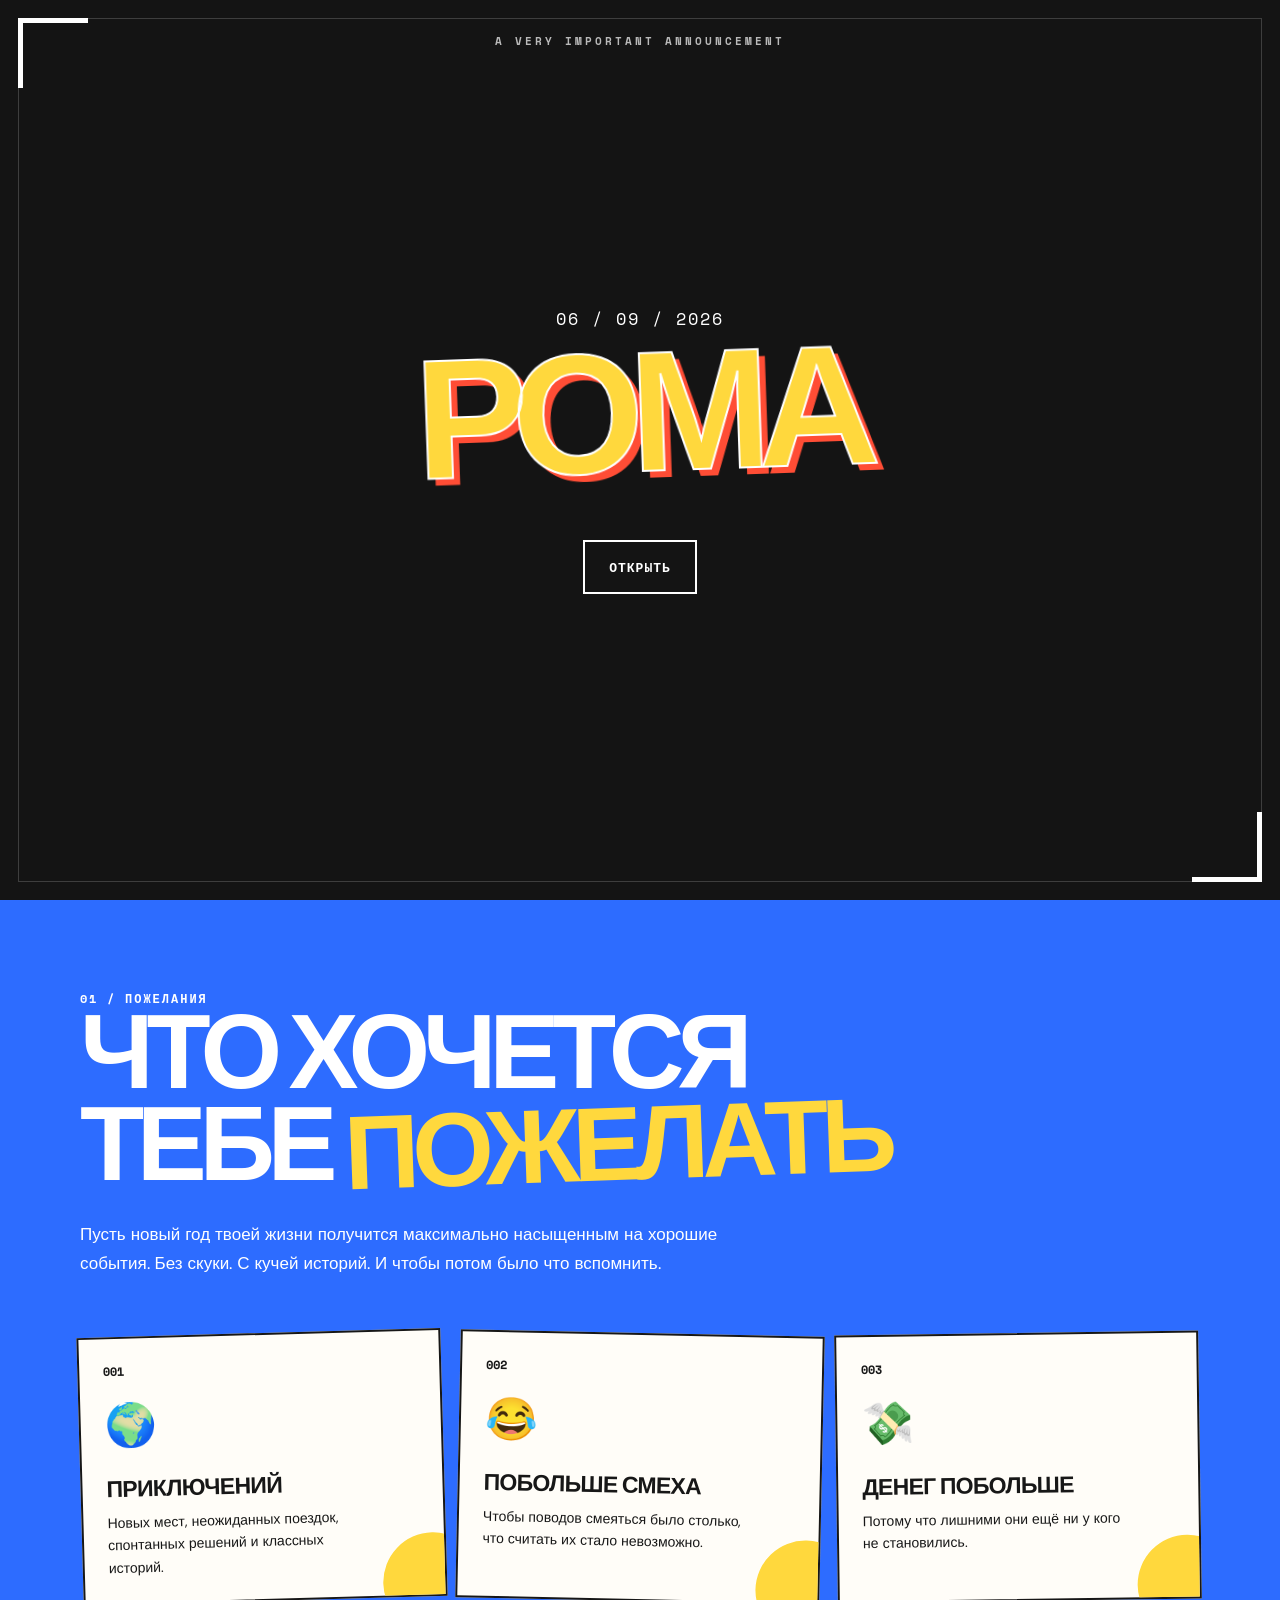
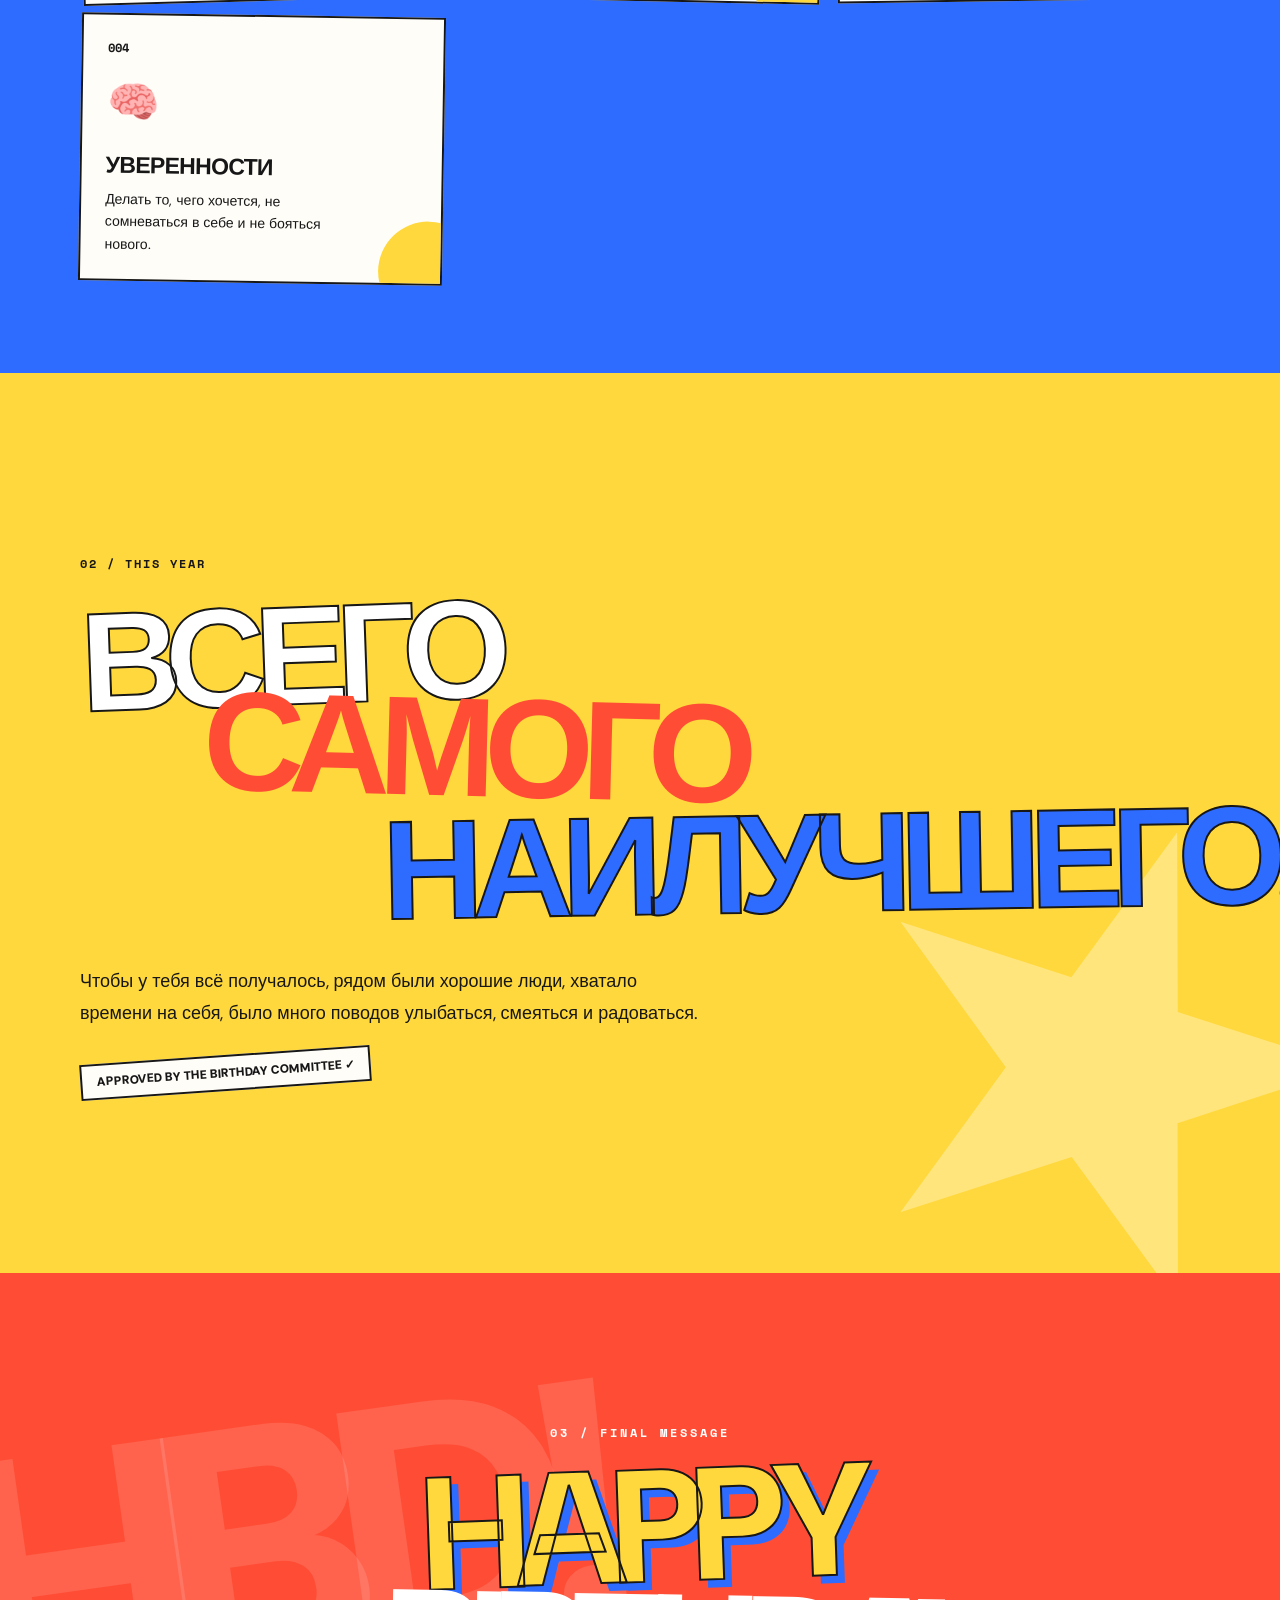
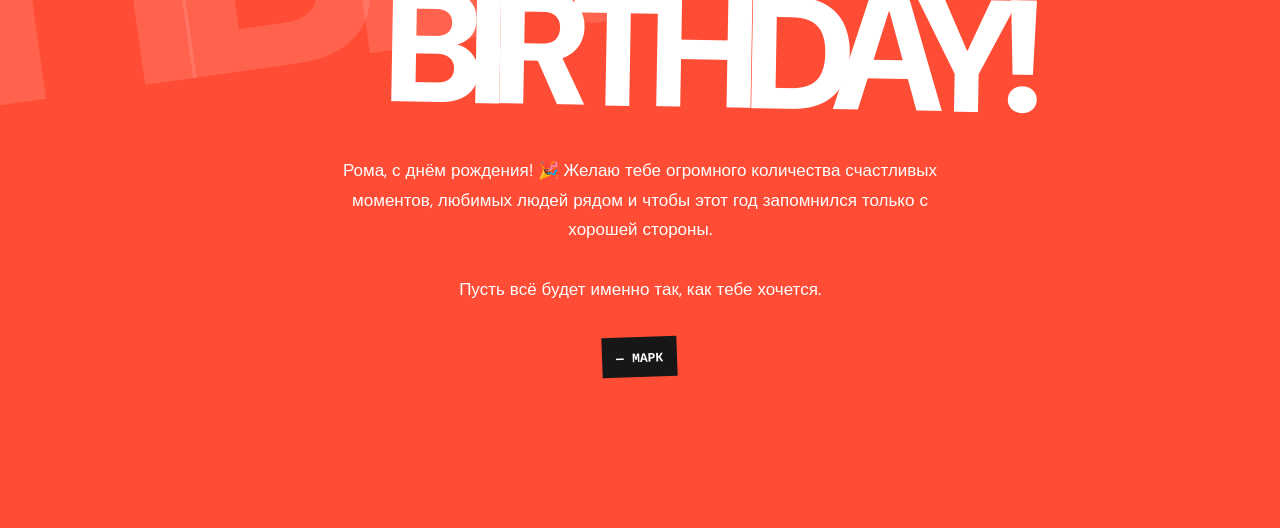
==== commit 4b120500: "Рома" ====
--- a/index.html
+++ b/index.html
@@ -3,7 +3,7 @@
 <head>
 <meta charset="UTF-8">
 <meta name="viewport" content="width=device-width, initial-scale=1.0, viewport-fit=cover">
-<title>Кристина — с днём рождения!</title>
+<title>Рома — с днём рождения!</title>
 
 <style>
 @import url('https://fonts.googleapis.com/css2?family=DM+Sans:wght@400;500;700;900&family=Space+Mono:wght@400;700&display=swap');
@@ -779,7 +779,7 @@
         <div class="intro-line">06 / 09 / 2026</div>
 
         <div class="intro-name">
-            <span>Кристина</span>
+            <span>Рома</span>
         </div>
 
         <button id="enterButton">
@@ -808,7 +808,7 @@
             <h1 class="hero-title">
                 <span class="hello">С днём</span>
                 <span class="christina">рождения,</span>
-                <span class="birthday">Кристина!</span>
+                <span class="birthday">Рома!</span>
             </h1>
 
             <div class="hero-sub">
@@ -927,7 +927,7 @@
             </h2>
 
             <p class="final-copy">
-                Кристина, с днём рождения! 🎉
+                Рома, с днём рождения! 🎉
                 Желаю тебе огромного количества счастливых
                 моментов, любимых людей рядом и чтобы этот год
                 запомнился только с хорошей стороны.
@@ -1228,4 +1228,4 @@
 </script>
 
 </body>
-</html>+</html>
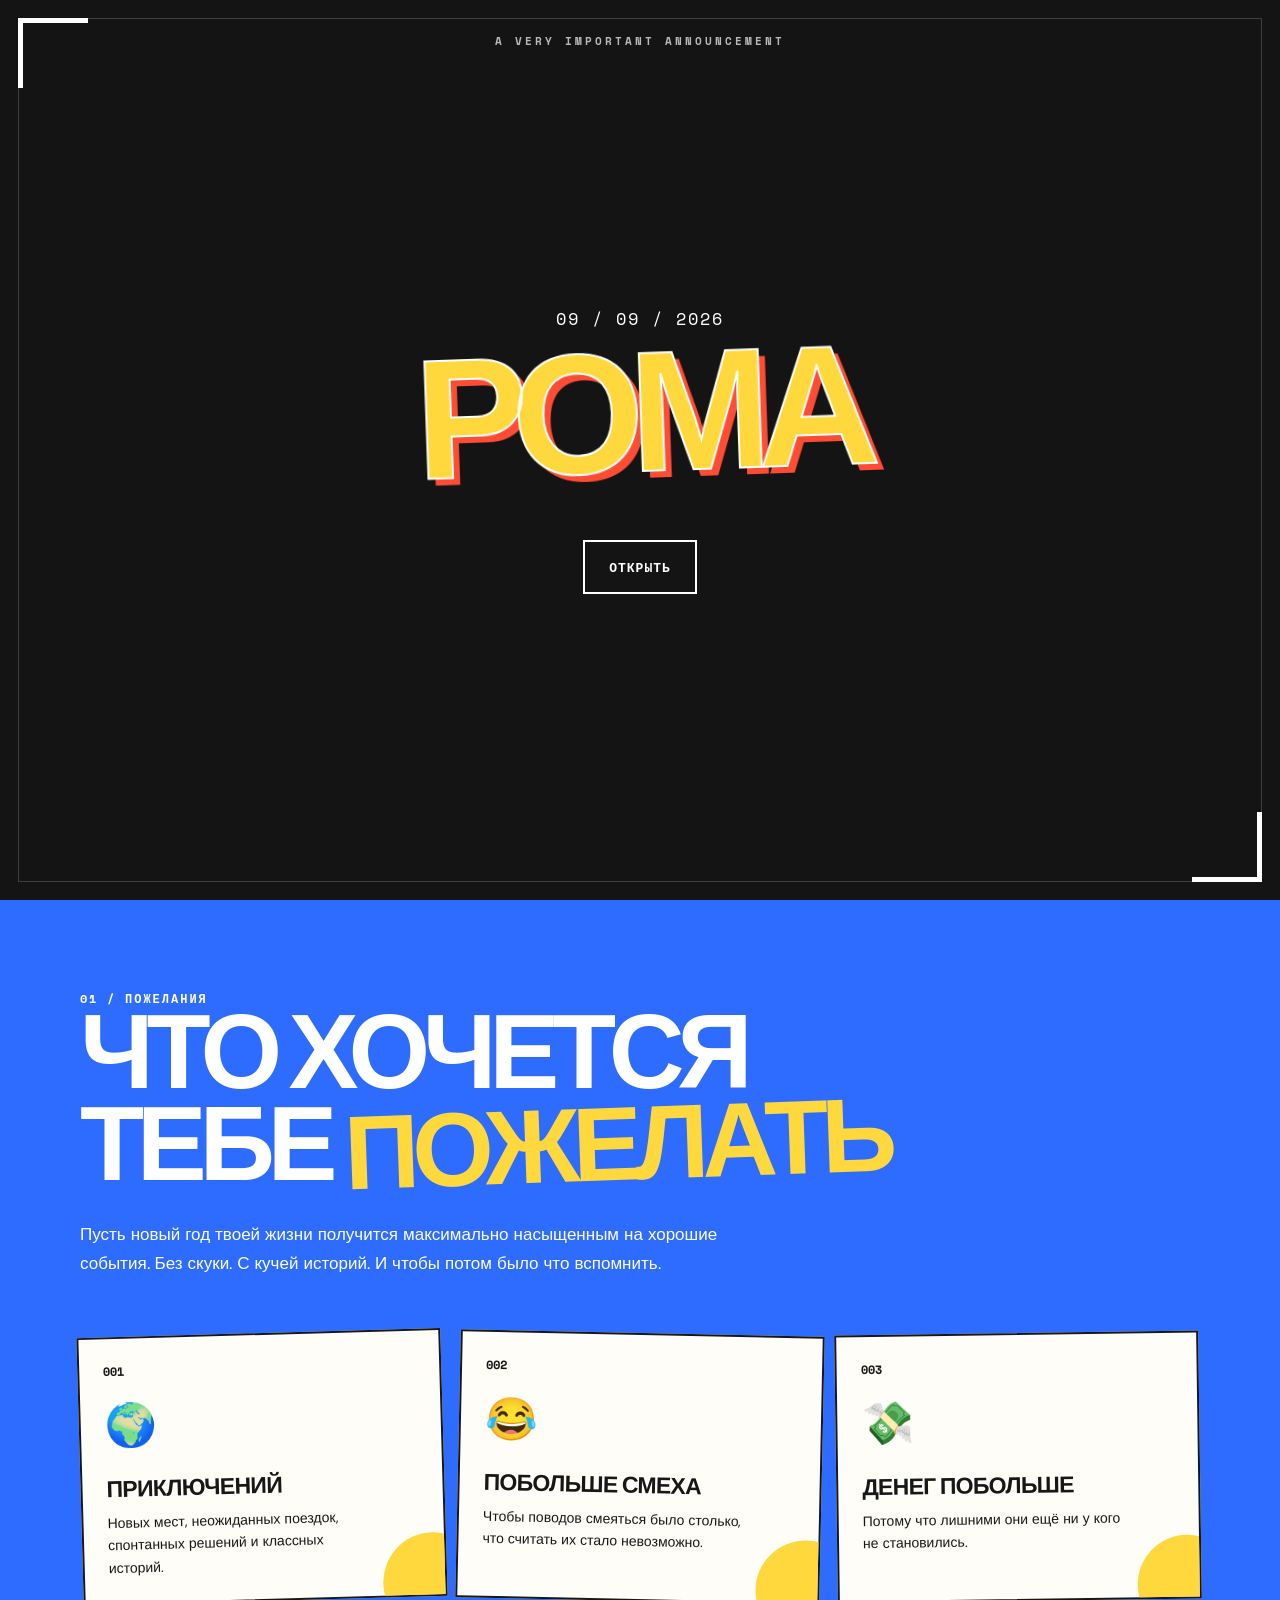
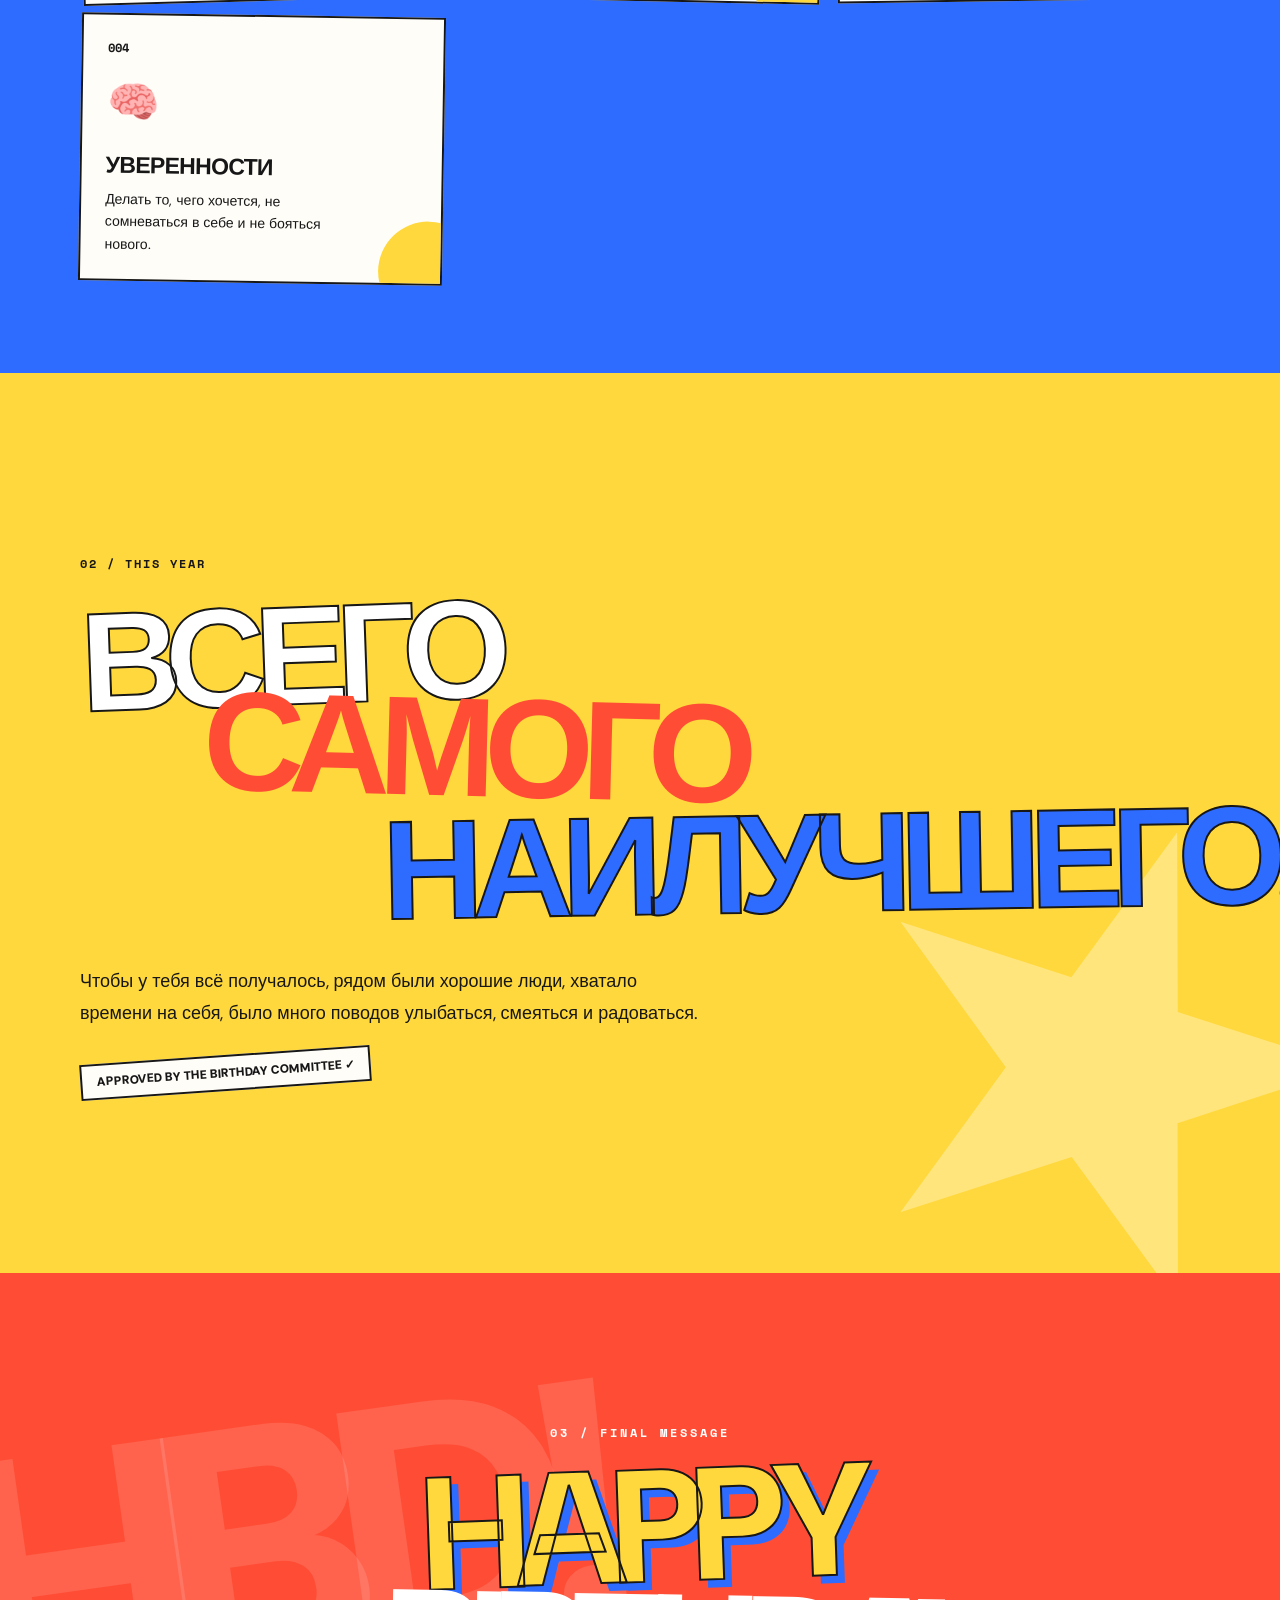
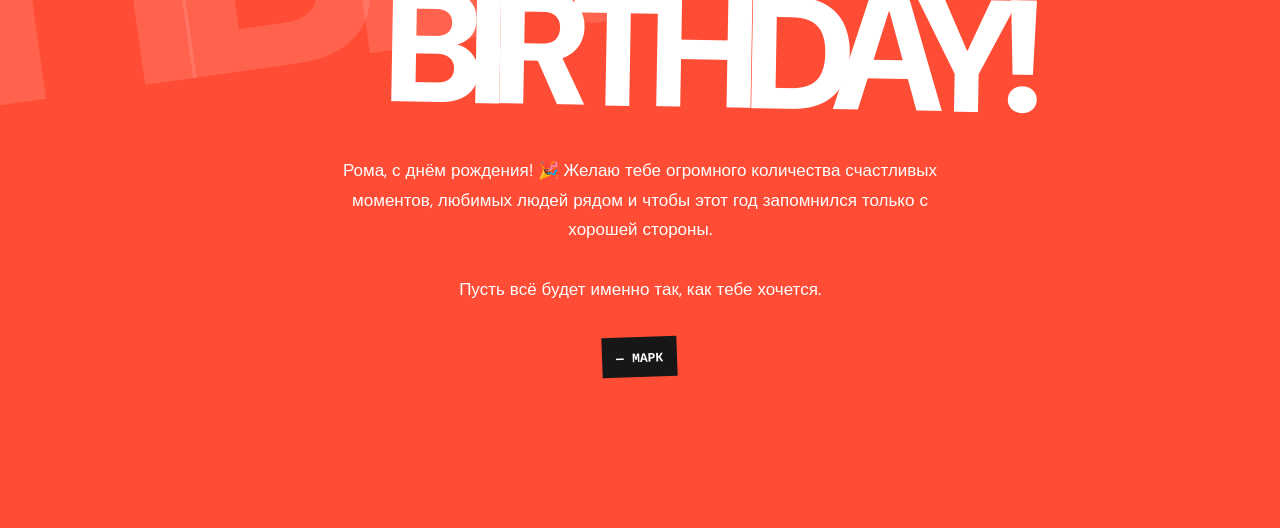
==== commit 28617eec: "Update date from 06/09/2026 to 09/09/2026" ====
--- a/index.html
+++ b/index.html
@@ -776,7 +776,7 @@
     <div class="intro-kicker">A VERY IMPORTANT ANNOUNCEMENT</div>
 
     <div class="intro-center">
-        <div class="intro-line">06 / 09 / 2026</div>
+        <div class="intro-line">09 / 09 / 2026</div>
 
         <div class="intro-name">
             <span>Рома</span>
